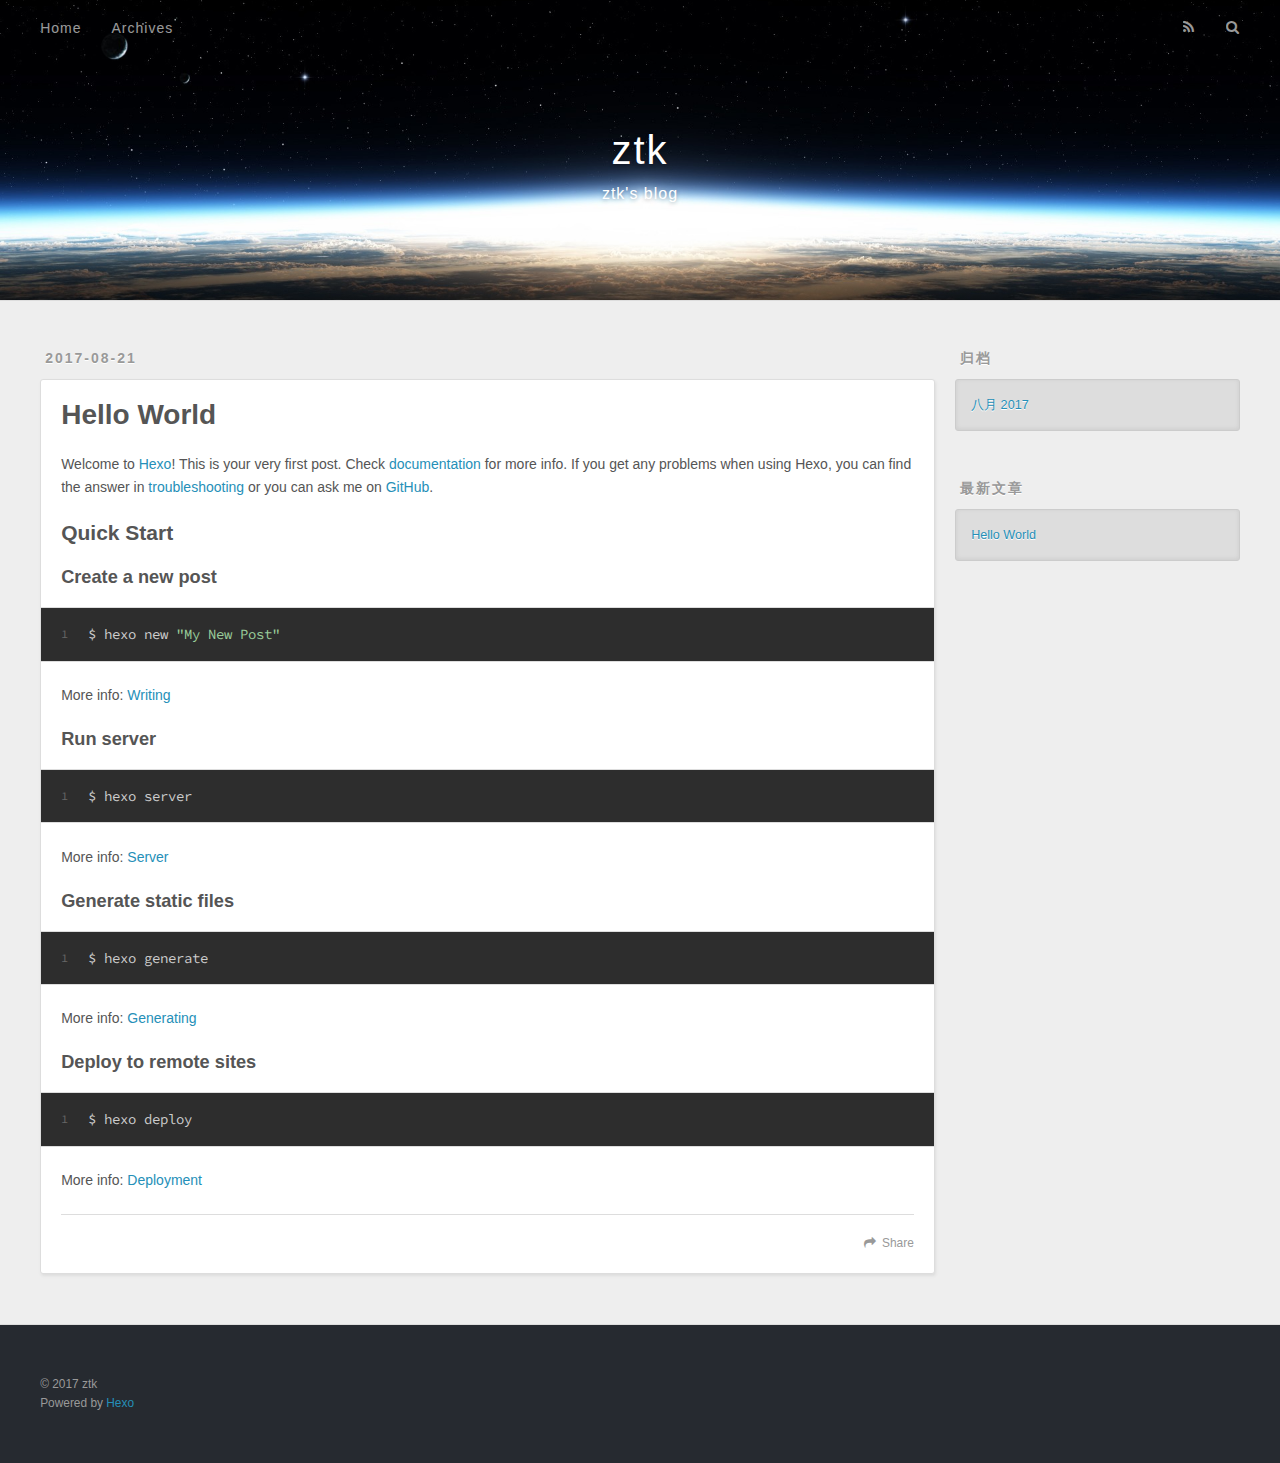
==== index.html @ bea4af71 "Site updated: 2017-08-21 22:44:37" ====
<!DOCTYPE html>
<html>
<head>
  <meta charset="utf-8">
  
  <title>ztk</title>
  <meta name="viewport" content="width=device-width, initial-scale=1, maximum-scale=1">
  <meta name="description" content="I&apos;m a stupid">
<meta property="og:type" content="website">
<meta property="og:title" content="ztk">
<meta property="og:url" content="http://onlysyz.github.io/index.html">
<meta property="og:site_name" content="ztk">
<meta property="og:description" content="I&apos;m a stupid">
<meta property="og:locale" content="zh-CN">
<meta name="twitter:card" content="summary">
<meta name="twitter:title" content="ztk">
<meta name="twitter:description" content="I&apos;m a stupid">
  
    <link rel="alternate" href="/atom.xml" title="ztk" type="application/atom+xml">
  
  
    <link rel="icon" href="/favicon.png">
  
  
    <link href="//fonts.googleapis.com/css?family=Source+Code+Pro" rel="stylesheet" type="text/css">
  
  <link rel="stylesheet" href="/css/style.css">
  

</head>

<body>
  <div id="container">
    <div id="wrap">
      <header id="header">
  <div id="banner"></div>
  <div id="header-outer" class="outer">
    <div id="header-title" class="inner">
      <h1 id="logo-wrap">
        <a href="/" id="logo">ztk</a>
      </h1>
      
        <h2 id="subtitle-wrap">
          <a href="/" id="subtitle">ztk&#39;s blog</a>
        </h2>
      
    </div>
    <div id="header-inner" class="inner">
      <nav id="main-nav">
        <a id="main-nav-toggle" class="nav-icon"></a>
        
          <a class="main-nav-link" href="/">Home</a>
        
          <a class="main-nav-link" href="/archives">Archives</a>
        
      </nav>
      <nav id="sub-nav">
        
          <a id="nav-rss-link" class="nav-icon" href="/atom.xml" title="RSS Feed"></a>
        
        <a id="nav-search-btn" class="nav-icon" title="搜索"></a>
      </nav>
      <div id="search-form-wrap">
        <form action="//google.com/search" method="get" accept-charset="UTF-8" class="search-form"><input type="search" name="q" class="search-form-input" placeholder="Search"><button type="submit" class="search-form-submit">&#xF002;</button><input type="hidden" name="sitesearch" value="http://onlysyz.github.io"></form>
      </div>
    </div>
  </div>
</header>
      <div class="outer">
        <section id="main">
  
    <article id="post-hello-world" class="article article-type-post" itemscope itemprop="blogPost">
  <div class="article-meta">
    <a href="/2017/08/21/hello-world/" class="article-date">
  <time datetime="2017-08-20T16:46:57.000Z" itemprop="datePublished">2017-08-21</time>
</a>
    
  </div>
  <div class="article-inner">
    
    
      <header class="article-header">
        
  
    <h1 itemprop="name">
      <a class="article-title" href="/2017/08/21/hello-world/">Hello World</a>
    </h1>
  

      </header>
    
    <div class="article-entry" itemprop="articleBody">
      
        <p>Welcome to <a href="https://hexo.io/" target="_blank" rel="external">Hexo</a>! This is your very first post. Check <a href="https://hexo.io/docs/" target="_blank" rel="external">documentation</a> for more info. If you get any problems when using Hexo, you can find the answer in <a href="https://hexo.io/docs/troubleshooting.html" target="_blank" rel="external">troubleshooting</a> or you can ask me on <a href="https://github.com/hexojs/hexo/issues" target="_blank" rel="external">GitHub</a>.</p>
<h2 id="Quick-Start"><a href="#Quick-Start" class="headerlink" title="Quick Start"></a>Quick Start</h2><h3 id="Create-a-new-post"><a href="#Create-a-new-post" class="headerlink" title="Create a new post"></a>Create a new post</h3><figure class="highlight bash"><table><tr><td class="gutter"><pre><div class="line">1</div></pre></td><td class="code"><pre><div class="line">$ hexo new <span class="string">"My New Post"</span></div></pre></td></tr></table></figure>
<p>More info: <a href="https://hexo.io/docs/writing.html" target="_blank" rel="external">Writing</a></p>
<h3 id="Run-server"><a href="#Run-server" class="headerlink" title="Run server"></a>Run server</h3><figure class="highlight bash"><table><tr><td class="gutter"><pre><div class="line">1</div></pre></td><td class="code"><pre><div class="line">$ hexo server</div></pre></td></tr></table></figure>
<p>More info: <a href="https://hexo.io/docs/server.html" target="_blank" rel="external">Server</a></p>
<h3 id="Generate-static-files"><a href="#Generate-static-files" class="headerlink" title="Generate static files"></a>Generate static files</h3><figure class="highlight bash"><table><tr><td class="gutter"><pre><div class="line">1</div></pre></td><td class="code"><pre><div class="line">$ hexo generate</div></pre></td></tr></table></figure>
<p>More info: <a href="https://hexo.io/docs/generating.html" target="_blank" rel="external">Generating</a></p>
<h3 id="Deploy-to-remote-sites"><a href="#Deploy-to-remote-sites" class="headerlink" title="Deploy to remote sites"></a>Deploy to remote sites</h3><figure class="highlight bash"><table><tr><td class="gutter"><pre><div class="line">1</div></pre></td><td class="code"><pre><div class="line">$ hexo deploy</div></pre></td></tr></table></figure>
<p>More info: <a href="https://hexo.io/docs/deployment.html" target="_blank" rel="external">Deployment</a></p>

      
    </div>
    <footer class="article-footer">
      <a data-url="http://onlysyz.github.io/2017/08/21/hello-world/" data-id="cj6m9mf0o00002covges6367c" class="article-share-link">Share</a>
      
      
    </footer>
  </div>
  
</article>


  

</section>
        
          <aside id="sidebar">
  
    

  
    

  
    
  
    
  <div class="widget-wrap">
    <h3 class="widget-title">归档</h3>
    <div class="widget">
      <ul class="archive-list"><li class="archive-list-item"><a class="archive-list-link" href="/archives/2017/08/">八月 2017</a></li></ul>
    </div>
  </div>


  
    
  <div class="widget-wrap">
    <h3 class="widget-title">最新文章</h3>
    <div class="widget">
      <ul>
        
          <li>
            <a href="/2017/08/21/hello-world/">Hello World</a>
          </li>
        
      </ul>
    </div>
  </div>

  
</aside>
        
      </div>
      <footer id="footer">
  
  <div class="outer">
    <div id="footer-info" class="inner">
      &copy; 2017 ztk<br>
      Powered by <a href="http://hexo.io/" target="_blank">Hexo</a>
    </div>
  </div>
</footer>
    </div>
    <nav id="mobile-nav">
  
    <a href="/" class="mobile-nav-link">Home</a>
  
    <a href="/archives" class="mobile-nav-link">Archives</a>
  
</nav>
    

<script src="//ajax.googleapis.com/ajax/libs/jquery/2.0.3/jquery.min.js"></script>


  <link rel="stylesheet" href="/fancybox/jquery.fancybox.css">
  <script src="/fancybox/jquery.fancybox.pack.js"></script>


<script src="/js/script.js"></script>

  </div>
</body>
</html>
---- css/style.css ----
body {
  width: 100%;
}
body:before,
body:after {
  content: "";
  display: table;
}
body:after {
  clear: both;
}
html,
body,
div,
span,
applet,
object,
iframe,
h1,
h2,
h3,
h4,
h5,
h6,
p,
blockquote,
pre,
a,
abbr,
acronym,
address,
big,
cite,
code,
del,
dfn,
em,
img,
ins,
kbd,
q,
s,
samp,
small,
strike,
strong,
sub,
sup,
tt,
var,
dl,
dt,
dd,
ol,
ul,
li,
fieldset,
form,
label,
legend,
table,
caption,
tbody,
tfoot,
thead,
tr,
th,
td {
  margin: 0;
  padding: 0;
  border: 0;
  outline: 0;
  font-weight: inherit;
  font-style: inherit;
  font-family: inherit;
  font-size: 100%;
  vertical-align: baseline;
}
body {
  line-height: 1;
  color: #000;
  background: #fff;
}
ol,
ul {
  list-style: none;
}
table {
  border-collapse: separate;
  border-spacing: 0;
  vertical-align: middle;
}
caption,
th,
td {
  text-align: left;
  font-weight: normal;
  vertical-align: middle;
}
a img {
  border: none;
}
input,
button {
  margin: 0;
  padding: 0;
}
input::-moz-focus-inner,
button::-moz-focus-inner {
  border: 0;
  padding: 0;
}
@font-face {
  font-family: FontAwesome;
  font-style: normal;
  font-weight: normal;
  src: url("fonts/fontawesome-webfont.eot?v=#4.0.3");
  src: url("fonts/fontawesome-webfont.eot?#iefix&v=#4.0.3") format("embedded-opentype"), url("fonts/fontawesome-webfont.woff?v=#4.0.3") format("woff"), url("fonts/fontawesome-webfont.ttf?v=#4.0.3") format("truetype"), url("fonts/fontawesome-webfont.svg#fontawesomeregular?v=#4.0.3") format("svg");
}
html,
body,
#container {
  height: 100%;
}
body {
  background: #eee;
  font: 14px "Helvetica Neue", Helvetica, Arial, sans-serif;
  -webkit-text-size-adjust: 100%;
}
.outer {
  max-width: 1220px;
  margin: 0 auto;
  padding: 0 20px;
}
.outer:before,
.outer:after {
  content: "";
  display: table;
}
.outer:after {
  clear: both;
}
.inner {
  display: inline;
  float: left;
  width: 98.33333333333333%;
  margin: 0 0.833333333333333%;
}
.left,
.alignleft {
  float: left;
}
.right,
.alignright {
  float: right;
}
.clear {
  clear: both;
}
#container {
  position: relative;
}
.mobile-nav-on {
  overflow: hidden;
}
#wrap {
  height: 100%;
  width: 100%;
  position: absolute;
  top: 0;
  left: 0;
  -webkit-transition: 0.2s ease-out;
  -moz-transition: 0.2s ease-out;
  -ms-transition: 0.2s ease-out;
  transition: 0.2s ease-out;
  z-index: 1;
  background: #eee;
}
.mobile-nav-on #wrap {
  left: 280px;
}
@media screen and (min-width: 768px) {
  #main {
    display: inline;
    float: left;
    width: 73.33333333333333%;
    margin: 0 0.833333333333333%;
  }
}
.article-date,
.article-category-link,
.archive-year,
.widget-title {
  text-decoration: none;
  text-transform: uppercase;
  letter-spacing: 2px;
  color: #999;
  margin-bottom: 1em;
  margin-left: 5px;
  line-height: 1em;
  text-shadow: 0 1px #fff;
  font-weight: bold;
}
.article-inner,
.archive-article-inner {
  background: #fff;
  -webkit-box-shadow: 1px 2px 3px #ddd;
  box-shadow: 1px 2px 3px #ddd;
  border: 1px solid #ddd;
  border-radius: 3px;
}
.article-entry h1,
.widget h1 {
  font-size: 2em;
}
.article-entry h2,
.widget h2 {
  font-size: 1.5em;
}
.article-entry h3,
.widget h3 {
  font-size: 1.3em;
}
.article-entry h4,
.widget h4 {
  font-size: 1.2em;
}
.article-entry h5,
.widget h5 {
  font-size: 1em;
}
.article-entry h6,
.widget h6 {
  font-size: 1em;
  color: #999;
}
.article-entry hr,
.widget hr {
  border: 1px dashed #ddd;
}
.article-entry strong,
.widget strong {
  font-weight: bold;
}
.article-entry em,
.widget em,
.article-entry cite,
.widget cite {
  font-style: italic;
}
.article-entry sup,
.widget sup,
.article-entry sub,
.widget sub {
  font-size: 0.75em;
  line-height: 0;
  position: relative;
  vertical-align: baseline;
}
.article-entry sup,
.widget sup {
  top: -0.5em;
}
.article-entry sub,
.widget sub {
  bottom: -0.2em;
}
.article-entry small,
.widget small {
  font-size: 0.85em;
}
.article-entry acronym,
.widget acronym,
.article-entry abbr,
.widget abbr {
  border-bottom: 1px dotted;
}
.article-entry ul,
.widget ul,
.article-entry ol,
.widget ol,
.article-entry dl,
.widget dl {
  margin: 0 20px;
  line-height: 1.6em;
}
.article-entry ul ul,
.widget ul ul,
.article-entry ol ul,
.widget ol ul,
.article-entry ul ol,
.widget ul ol,
.article-entry ol ol,
.widget ol ol {
  margin-top: 0;
  margin-bottom: 0;
}
.article-entry ul,
.widget ul {
  list-style: disc;
}
.article-entry ol,
.widget ol {
  list-style: decimal;
}
.article-entry dt,
.widget dt {
  font-weight: bold;
}
#header {
  height: 300px;
  position: relative;
  border-bottom: 1px solid #ddd;
}
#header:before,
#header:after {
  content: "";
  position: absolute;
  left: 0;
  right: 0;
  height: 40px;
}
#header:before {
  top: 0;
  background: -webkit-linear-gradient(rgba(0,0,0,0.2), transparent);
  background: -moz-linear-gradient(rgba(0,0,0,0.2), transparent);
  background: -ms-linear-gradient(rgba(0,0,0,0.2), transparent);
  background: linear-gradient(rgba(0,0,0,0.2), transparent);
}
#header:after {
  bottom: 0;
  background: -webkit-linear-gradient(transparent, rgba(0,0,0,0.2));
  background: -moz-linear-gradient(transparent, rgba(0,0,0,0.2));
  background: -ms-linear-gradient(transparent, rgba(0,0,0,0.2));
  background: linear-gradient(transparent, rgba(0,0,0,0.2));
}
#header-outer {
  height: 100%;
  position: relative;
}
#header-inner {
  position: relative;
  overflow: hidden;
}
#banner {
  position: absolute;
  top: 0;
  left: 0;
  width: 100%;
  height: 100%;
  background: url("images/banner.jpg") center #000;
  -webkit-background-size: cover;
  -moz-background-size: cover;
  background-size: cover;
  z-index: -1;
}
#header-title {
  text-align: center;
  height: 40px;
  position: absolute;
  top: 50%;
  left: 0;
  margin-top: -20px;
}
#logo,
#subtitle {
  text-decoration: none;
  color: #fff;
  font-weight: 300;
  text-shadow: 0 1px 4px rgba(0,0,0,0.3);
}
#logo {
  font-size: 40px;
  line-height: 40px;
  letter-spacing: 2px;
}
#subtitle {
  font-size: 16px;
  line-height: 16px;
  letter-spacing: 1px;
}
#subtitle-wrap {
  margin-top: 16px;
}
#main-nav {
  float: left;
  margin-left: -15px;
}
.nav-icon,
.main-nav-link {
  float: left;
  color: #fff;
  opacity: 0.6;
  text-decoration: none;
  text-shadow: 0 1px rgba(0,0,0,0.2);
  -webkit-transition: opacity 0.2s;
  -moz-transition: opacity 0.2s;
  -ms-transition: opacity 0.2s;
  transition: opacity 0.2s;
  display: block;
  padding: 20px 15px;
}
.nav-icon:hover,
.main-nav-link:hover {
  opacity: 1;
}
.nav-icon {
  font-family: FontAwesome;
  text-align: center;
  font-size: 14px;
  width: 14px;
  height: 14px;
  padding: 20px 15px;
  position: relative;
  cursor: pointer;
}
.main-nav-link {
  font-weight: 300;
  letter-spacing: 1px;
}
@media screen and (max-width: 479px) {
  .main-nav-link {
    display: none;
  }
}
#main-nav-toggle {
  display: none;
}
#main-nav-toggle:before {
  content: "\f0c9";
}
@media screen and (max-width: 479px) {
  #main-nav-toggle {
    display: block;
  }
}
#sub-nav {
  float: right;
  margin-right: -15px;
}
#nav-rss-link:before {
  content: "\f09e";
}
#nav-search-btn:before {
  content: "\f002";
}
#search-form-wrap {
  position: absolute;
  top: 15px;
  width: 150px;
  height: 30px;
  right: -150px;
  opacity: 0;
  -webkit-transition: 0.2s ease-out;
  -moz-transition: 0.2s ease-out;
  -ms-transition: 0.2s ease-out;
  transition: 0.2s ease-out;
}
#search-form-wrap.on {
  opacity: 1;
  right: 0;
}
@media screen and (max-width: 479px) {
  #search-form-wrap {
    width: 100%;
    right: -100%;
  }
}
.search-form {
  position: absolute;
  top: 0;
  left: 0;
  right: 0;
  background: #fff;
  padding: 5px 15px;
  border-radius: 15px;
  -webkit-box-shadow: 0 0 10px rgba(0,0,0,0.3);
  box-shadow: 0 0 10px rgba(0,0,0,0.3);
}
.search-form-input {
  border: none;
  background: none;
  color: #555;
  width: 100%;
  font: 13px "Helvetica Neue", Helvetica, Arial, sans-serif;
  outline: none;
}
.search-form-input::-webkit-search-results-decoration,
.search-form-input::-webkit-search-cancel-button {
  -webkit-appearance: none;
}
.search-form-submit {
  position: absolute;
  top: 50%;
  right: 10px;
  margin-top: -7px;
  font: 13px FontAwesome;
  border: none;
  background: none;
  color: #bbb;
  cursor: pointer;
}
.search-form-submit:hover,
.search-form-submit:focus {
  color: #777;
}
.article {
  margin: 50px 0;
}
.article-inner {
  overflow: hidden;
}
.article-meta:before,
.article-meta:after {
  content: "";
  display: table;
}
.article-meta:after {
  clear: both;
}
.article-date {
  float: left;
}
.article-category {
  float: left;
  line-height: 1em;
  color: #ccc;
  text-shadow: 0 1px #fff;
  margin-left: 8px;
}
.article-category:before {
  content: "\2022";
}
.article-category-link {
  margin: 0 12px 1em;
}
.article-header {
  padding: 20px 20px 0;
}
.article-title {
  text-decoration: none;
  font-size: 2em;
  font-weight: bold;
  color: #555;
  line-height: 1.1em;
  -webkit-transition: color 0.2s;
  -moz-transition: color 0.2s;
  -ms-transition: color 0.2s;
  transition: color 0.2s;
}
a.article-title:hover {
  color: #258fb8;
}
.article-entry {
  color: #555;
  padding: 0 20px;
}
.article-entry:before,
.article-entry:after {
  content: "";
  display: table;
}
.article-entry:after {
  clear: both;
}
.article-entry p,
.article-entry table {
  line-height: 1.6em;
  margin: 1.6em 0;
}
.article-entry h1,
.article-entry h2,
.article-entry h3,
.article-entry h4,
.article-entry h5,
.article-entry h6 {
  font-weight: bold;
}
.article-entry h1,
.article-entry h2,
.article-entry h3,
.article-entry h4,
.article-entry h5,
.article-entry h6 {
  line-height: 1.1em;
  margin: 1.1em 0;
}
.article-entry a {
  color: #258fb8;
  text-decoration: none;
}
.article-entry a:hover {
  text-decoration: underline;
}
.article-entry ul,
.article-entry ol,
.article-entry dl {
  margin-top: 1.6em;
  margin-bottom: 1.6em;
}
.article-entry img,
.article-entry video {
  max-width: 100%;
  height: auto;
  display: block;
  margin: auto;
}
.article-entry iframe {
  border: none;
}
.article-entry table {
  width: 100%;
  border-collapse: collapse;
  border-spacing: 0;
}
.article-entry th {
  font-weight: bold;
  border-bottom: 3px solid #ddd;
  padding-bottom: 0.5em;
}
.article-entry td {
  border-bottom: 1px solid #ddd;
  padding: 10px 0;
}
.article-entry blockquote {
  font-family: Georgia, "Times New Roman", serif;
  font-size: 1.4em;
  margin: 1.6em 20px;
  text-align: center;
}
.article-entry blockquote footer {
  font-size: 14px;
  margin: 1.6em 0;
  font-family: "Helvetica Neue", Helvetica, Arial, sans-serif;
}
.article-entry blockquote footer cite:before {
  content: "—";
  padding: 0 0.5em;
}
.article-entry .pullquote {
  text-align: left;
  width: 45%;
  margin: 0;
}
.article-entry .pullquote.left {
  margin-left: 0.5em;
  margin-right: 1em;
}
.article-entry .pullquote.right {
  margin-right: 0.5em;
  margin-left: 1em;
}
.article-entry .caption {
  color: #999;
  display: block;
  font-size: 0.9em;
  margin-top: 0.5em;
  position: relative;
  text-align: center;
}
.article-entry .video-container {
  position: relative;
  padding-top: 56.25%;
  height: 0;
  overflow: hidden;
}
.article-entry .video-container iframe,
.article-entry .video-container object,
.article-entry .video-container embed {
  position: absolute;
  top: 0;
  left: 0;
  width: 100%;
  height: 100%;
  margin-top: 0;
}
.article-more-link a {
  display: inline-block;
  line-height: 1em;
  padding: 6px 15px;
  border-radius: 15px;
  background: #eee;
  color: #999;
  text-shadow: 0 1px #fff;
  text-decoration: none;
}
.article-more-link a:hover {
  background: #258fb8;
  color: #fff;
  text-decoration: none;
  text-shadow: 0 1px #1e7293;
}
.article-footer {
  font-size: 0.85em;
  line-height: 1.6em;
  border-top: 1px solid #ddd;
  padding-top: 1.6em;
  margin: 0 20px 20px;
}
.article-footer:before,
.article-footer:after {
  content: "";
  display: table;
}
.article-footer:after {
  clear: both;
}
.article-footer a {
  color: #999;
  text-decoration: none;
}
.article-footer a:hover {
  color: #555;
}
.article-tag-list-item {
  float: left;
  margin-right: 10px;
}
.article-tag-list-link:before {
  content: "#";
}
.article-comment-link {
  float: right;
}
.article-comment-link:before {
  content: "\f075";
  font-family: FontAwesome;
  padding-right: 8px;
}
.article-share-link {
  cursor: pointer;
  float: right;
  margin-left: 20px;
}
.article-share-link:before {
  content: "\f064";
  font-family: FontAwesome;
  padding-right: 6px;
}
#article-nav {
  position: relative;
}
#article-nav:before,
#article-nav:after {
  content: "";
  display: table;
}
#article-nav:after {
  clear: both;
}
@media screen and (min-width: 768px) {
  #article-nav {
    margin: 50px 0;
  }
  #article-nav:before {
    width: 8px;
    height: 8px;
    position: absolute;
    top: 50%;
    left: 50%;
    margin-top: -4px;
    margin-left: -4px;
    content: "";
    border-radius: 50%;
    background: #ddd;
    -webkit-box-shadow: 0 1px 2px #fff;
    box-shadow: 0 1px 2px #fff;
  }
}
.article-nav-link-wrap {
  text-decoration: none;
  text-shadow: 0 1px #fff;
  color: #999;
  -webkit-box-sizing: border-box;
  -moz-box-sizing: border-box;
  box-sizing: border-box;
  margin-top: 50px;
  text-align: center;
  display: block;
}
.article-nav-link-wrap:hover {
  color: #555;
}
@media screen and (min-width: 768px) {
  .article-nav-link-wrap {
    width: 50%;
    margin-top: 0;
  }
}
@media screen and (min-width: 768px) {
  #article-nav-newer {
    float: left;
    text-align: right;
    padding-right: 20px;
  }
}
@media screen and (min-width: 768px) {
  #article-nav-older {
    float: right;
    text-align: left;
    padding-left: 20px;
  }
}
.article-nav-caption {
  text-transform: uppercase;
  letter-spacing: 2px;
  color: #ddd;
  line-height: 1em;
  font-weight: bold;
}
#article-nav-newer .article-nav-caption {
  margin-right: -2px;
}
.article-nav-title {
  font-size: 0.85em;
  line-height: 1.6em;
  margin-top: 0.5em;
}
.article-share-box {
  position: absolute;
  display: none;
  background: #fff;
  -webkit-box-shadow: 1px 2px 10px rgba(0,0,0,0.2);
  box-shadow: 1px 2px 10px rgba(0,0,0,0.2);
  border-radius: 3px;
  margin-left: -145px;
  overflow: hidden;
  z-index: 1;
}
.article-share-box.on {
  display: block;
}
.article-share-input {
  width: 100%;
  background: none;
  -webkit-box-sizing: border-box;
  -moz-box-sizing: border-box;
  box-sizing: border-box;
  font: 14px "Helvetica Neue", Helvetica, Arial, sans-serif;
  padding: 0 15px;
  color: #555;
  outline: none;
  border: 1px solid #ddd;
  border-radius: 3px 3px 0 0;
  height: 36px;
  line-height: 36px;
}
.article-share-links {
  background: #eee;
}
.article-share-links:before,
.article-share-links:after {
  content: "";
  display: table;
}
.article-share-links:after {
  clear: both;
}
.article-share-twitter,
.article-share-facebook,
.article-share-pinterest,
.article-share-google {
  width: 50px;
  height: 36px;
  display: block;
  float: left;
  position: relative;
  color: #999;
  text-shadow: 0 1px #fff;
}
.article-share-twitter:before,
.article-share-facebook:before,
.article-share-pinterest:before,
.article-share-google:before {
  font-size: 20px;
  font-family: FontAwesome;
  width: 20px;
  height: 20px;
  position: absolute;
  top: 50%;
  left: 50%;
  margin-top: -10px;
  margin-left: -10px;
  text-align: center;
}
.article-share-twitter:hover,
.article-share-facebook:hover,
.article-share-pinterest:hover,
.article-share-google:hover {
  color: #fff;
}
.article-share-twitter:before {
  content: "\f099";
}
.article-share-twitter:hover {
  background: #00aced;
  text-shadow: 0 1px #008abe;
}
.article-share-facebook:before {
  content: "\f09a";
}
.article-share-facebook:hover {
  background: #3b5998;
  text-shadow: 0 1px #2f477a;
}
.article-share-pinterest:before {
  content: "\f0d2";
}
.article-share-pinterest:hover {
  background: #cb2027;
  text-shadow: 0 1px #a21a1f;
}
.article-share-google:before {
  content: "\f0d5";
}
.article-share-google:hover {
  background: #dd4b39;
  text-shadow: 0 1px #be3221;
}
.article-gallery {
  background: #000;
  position: relative;
}
.article-gallery-photos {
  position: relative;
  overflow: hidden;
}
.article-gallery-img {
  display: none;
  max-width: 100%;
}
.article-gallery-img:first-child {
  display: block;
}
.article-gallery-img.loaded {
  position: absolute;
  display: block;
}
.article-gallery-img img {
  display: block;
  max-width: 100%;
  margin: 0 auto;
}
#comments {
  background: #fff;
  -webkit-box-shadow: 1px 2px 3px #ddd;
  box-shadow: 1px 2px 3px #ddd;
  padding: 20px;
  border: 1px solid #ddd;
  border-radius: 3px;
  margin: 50px 0;
}
#comments a {
  color: #258fb8;
}
.archives-wrap {
  margin: 50px 0;
}
.archives:before,
.archives:after {
  content: "";
  display: table;
}
.archives:after {
  clear: both;
}
.archive-year-wrap {
  margin-bottom: 1em;
}
.archives {
  -webkit-column-gap: 10px;
  -moz-column-gap: 10px;
  column-gap: 10px;
}
@media screen and (min-width: 480px) and (max-width: 767px) {
  .archives {
    -webkit-column-count: 2;
    -moz-column-count: 2;
    column-count: 2;
  }
}
@media screen and (min-width: 768px) {
  .archives {
    -webkit-column-count: 3;
    -moz-column-count: 3;
    column-count: 3;
  }
}
.archive-article {
  -webkit-column-break-inside: avoid;
  page-break-inside: avoid;
  overflow: hidden;
  break-inside: avoid-column;
}
.archive-article-inner {
  padding: 10px;
  margin-bottom: 15px;
}
.archive-article-title {
  text-decoration: none;
  font-weight: bold;
  color: #555;
  -webkit-transition: color 0.2s;
  -moz-transition: color 0.2s;
  -ms-transition: color 0.2s;
  transition: color 0.2s;
  line-height: 1.6em;
}
.archive-article-title:hover {
  color: #258fb8;
}
.archive-article-footer {
  margin-top: 1em;
}
.archive-article-date {
  color: #999;
  text-decoration: none;
  font-size: 0.85em;
  line-height: 1em;
  margin-bottom: 0.5em;
  display: block;
}
#page-nav {
  margin: 50px auto;
  background: #fff;
  -webkit-box-shadow: 1px 2px 3px #ddd;
  box-shadow: 1px 2px 3px #ddd;
  border: 1px solid #ddd;
  border-radius: 3px;
  text-align: center;
  color: #999;
  overflow: hidden;
}
#page-nav:before,
#page-nav:after {
  content: "";
  display: table;
}
#page-nav:after {
  clear: both;
}
#page-nav a,
#page-nav span {
  padding: 10px 20px;
  line-height: 1;
  height: 2ex;
}
#page-nav a {
  color: #999;
  text-decoration: none;
}
#page-nav a:hover {
  background: #999;
  color: #fff;
}
#page-nav .prev {
  float: left;
}
#page-nav .next {
  float: right;
}
#page-nav .page-number {
  display: inline-block;
}
@media screen and (max-width: 479px) {
  #page-nav .page-number {
    display: none;
  }
}
#page-nav .current {
  color: #555;
  font-weight: bold;
}
#page-nav .space {
  color: #ddd;
}
#footer {
  background: #262a30;
  padding: 50px 0;
  border-top: 1px solid #ddd;
  color: #999;
}
#footer a {
  color: #258fb8;
  text-decoration: none;
}
#footer a:hover {
  text-decoration: underline;
}
#footer-info {
  line-height: 1.6em;
  font-size: 0.85em;
}
.article-entry pre,
.article-entry .highlight {
  background: #2d2d2d;
  margin: 0 -20px;
  padding: 15px 20px;
  border-style: solid;
  border-color: #ddd;
  border-width: 1px 0;
  overflow: auto;
  color: #ccc;
  line-height: 22.400000000000002px;
}
.article-entry .highlight .gutter pre,
.article-entry .gist .gist-file .gist-data .line-numbers {
  color: #666;
  font-size: 0.85em;
}
.article-entry pre,
.article-entry code {
  font-family: "Source Code Pro", Consolas, Monaco, Menlo, Consolas, monospace;
}
.article-entry code {
  background: #eee;
  text-shadow: 0 1px #fff;
  padding: 0 0.3em;
}
.article-entry pre code {
  background: none;
  text-shadow: none;
  padding: 0;
}
.article-entry .highlight pre {
  border: none;
  margin: 0;
  padding: 0;
}
.article-entry .highlight table {
  margin: 0;
  width: auto;
}
.article-entry .highlight td {
  border: none;
  padding: 0;
}
.article-entry .highlight figcaption {
  font-size: 0.85em;
  color: #999;
  line-height: 1em;
  margin-bottom: 1em;
}
.article-entry .highlight figcaption:before,
.article-entry .highlight figcaption:after {
  content: "";
  display: table;
}
.article-entry .highlight figcaption:after {
  clear: both;
}
.article-entry .highlight figcaption a {
  float: right;
}
.article-entry .highlight .gutter pre {
  text-align: right;
  padding-right: 20px;
}
.article-entry .highlight .line {
  height: 22.400000000000002px;
}
.article-entry .highlight .line.marked {
  background: #515151;
}
.article-entry .gist {
  margin: 0 -20px;
  border-style: solid;
  border-color: #ddd;
  border-width: 1px 0;
  background: #2d2d2d;
  padding: 15px 20px 15px 0;
}
.article-entry .gist .gist-file {
  border: none;
  font-family: "Source Code Pro", Consolas, Monaco, Menlo, Consolas, monospace;
  margin: 0;
}
.article-entry .gist .gist-file .gist-data {
  background: none;
  border: none;
}
.article-entry .gist .gist-file .gist-data .line-numbers {
  background: none;
  border: none;
  padding: 0 20px 0 0;
}
.article-entry .gist .gist-file .gist-data .line-data {
  padding: 0 !important;
}
.article-entry .gist .gist-file .highlight {
  margin: 0;
  padding: 0;
  border: none;
}
.article-entry .gist .gist-file .gist-meta {
  background: #2d2d2d;
  color: #999;
  font: 0.85em "Helvetica Neue", Helvetica, Arial, sans-serif;
  text-shadow: 0 0;
  padding: 0;
  margin-top: 1em;
  margin-left: 20px;
}
.article-entry .gist .gist-file .gist-meta a {
  color: #258fb8;
  font-weight: normal;
}
.article-entry .gist .gist-file .gist-meta a:hover {
  text-decoration: underline;
}
pre .comment,
pre .title {
  color: #999;
}
pre .variable,
pre .attribute,
pre .tag,
pre .regexp,
pre .ruby .constant,
pre .xml .tag .title,
pre .xml .pi,
pre .xml .doctype,
pre .html .doctype,
pre .css .id,
pre .css .class,
pre .css .pseudo {
  color: #f2777a;
}
pre .number,
pre .preprocessor,
pre .built_in,
pre .literal,
pre .params,
pre .constant {
  color: #f99157;
}
pre .class,
pre .ruby .class .title,
pre .css .rules .attribute {
  color: #9c9;
}
pre .string,
pre .value,
pre .inheritance,
pre .header,
pre .ruby .symbol,
pre .xml .cdata {
  color: #9c9;
}
pre .css .hexcolor {
  color: #6cc;
}
pre .function,
pre .python .decorator,
pre .python .title,
pre .ruby .function .title,
pre .ruby .title .keyword,
pre .perl .sub,
pre .javascript .title,
pre .coffeescript .title {
  color: #69c;
}
pre .keyword,
pre .javascript .function {
  color: #c9c;
}
@media screen and (max-width: 479px) {
  #mobile-nav {
    position: absolute;
    top: 0;
    left: 0;
    width: 280px;
    height: 100%;
    background: #191919;
    border-right: 1px solid #fff;
  }
}
@media screen and (max-width: 479px) {
  .mobile-nav-link {
    display: block;
    color: #999;
    text-decoration: none;
    padding: 15px 20px;
    font-weight: bold;
  }
  .mobile-nav-link:hover {
    color: #fff;
  }
}
@media screen and (min-width: 768px) {
  #sidebar {
    display: inline;
    float: left;
    width: 23.333333333333332%;
    margin: 0 0.833333333333333%;
  }
}
.widget-wrap {
  margin: 50px 0;
}
.widget {
  color: #777;
  text-shadow: 0 1px #fff;
  background: #ddd;
  -webkit-box-shadow: 0 -1px 4px #ccc inset;
  box-shadow: 0 -1px 4px #ccc inset;
  border: 1px solid #ccc;
  padding: 15px;
  border-radius: 3px;
}
.widget a {
  color: #258fb8;
  text-decoration: none;
}
.widget a:hover {
  text-decoration: underline;
}
.widget ul ul,
.widget ol ul,
.widget dl ul,
.widget ul ol,
.widget ol ol,
.widget dl ol,
.widget ul dl,
.widget ol dl,
.widget dl dl {
  margin-left: 15px;
  list-style: disc;
}
.widget {
  line-height: 1.6em;
  word-wrap: break-word;
  font-size: 0.9em;
}
.widget ul,
.widget ol {
  list-style: none;
  margin: 0;
}
.widget ul ul,
.widget ol ul,
.widget ul ol,
.widget ol ol {
  margin: 0 20px;
}
.widget ul ul,
.widget ol ul {
  list-style: disc;
}
.widget ul ol,
.widget ol ol {
  list-style: decimal;
}
.category-list-count,
.tag-list-count,
.archive-list-count {
  padding-left: 5px;
  color: #999;
  font-size: 0.85em;
}
.category-list-count:before,
.tag-list-count:before,
.archive-list-count:before {
  content: "(";
}
.category-list-count:after,
.tag-list-count:after,
.archive-list-count:after {
  content: ")";
}
.tagcloud a {
  margin-right: 5px;
  display: inline-block;
}
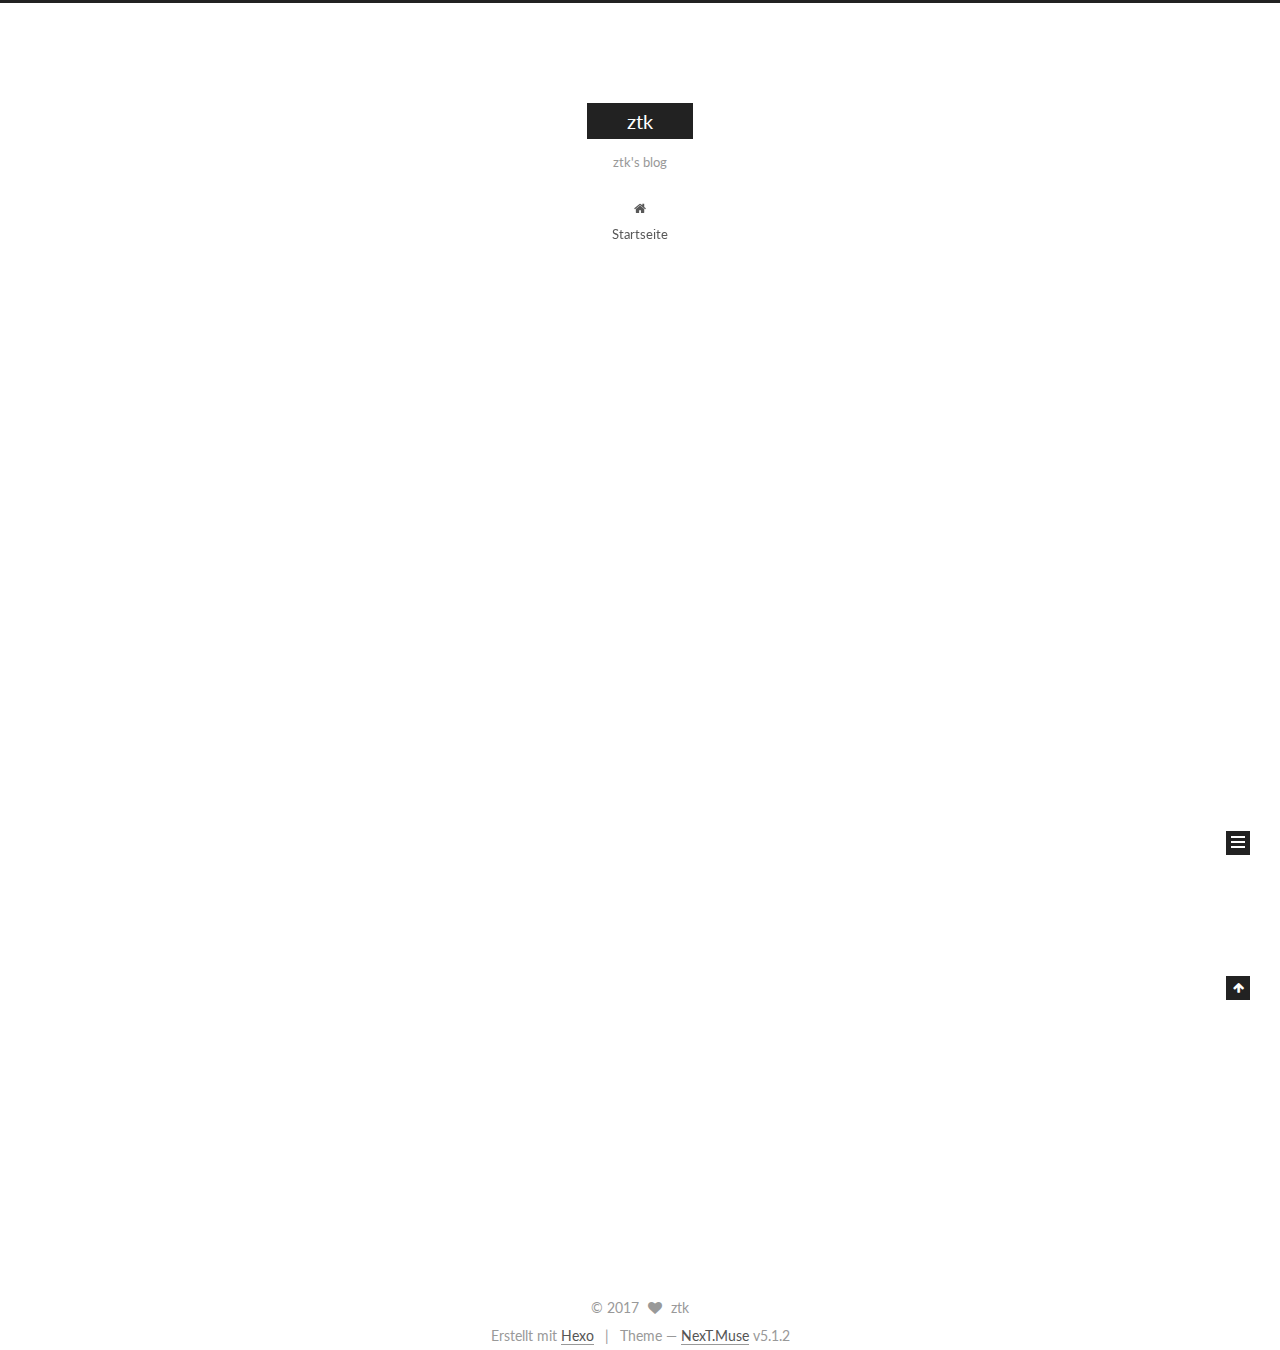
==== commit 9f3726da: "Site updated: 2017-08-21 23:30:05" ====
--- a/index.html
+++ b/index.html
@@ -1,11 +1,100 @@
 <!DOCTYPE html>
-<html>
+
+
+
+  
+
+
+<html class="theme-next muse use-motion" lang="zh-CN">
 <head>
-  <meta charset="utf-8">
-  
-  <title>ztk</title>
-  <meta name="viewport" content="width=device-width, initial-scale=1, maximum-scale=1">
-  <meta name="description" content="I&apos;m a stupid">
+  <meta charset="UTF-8"/>
+<meta http-equiv="X-UA-Compatible" content="IE=edge" />
+<meta name="viewport" content="width=device-width, initial-scale=1, maximum-scale=1"/>
+<meta name="theme-color" content="#222">
+
+
+
+
+
+
+
+
+
+<meta http-equiv="Cache-Control" content="no-transform" />
+<meta http-equiv="Cache-Control" content="no-siteapp" />
+
+
+
+
+
+
+
+
+
+
+
+
+
+
+
+  
+  
+  <link href="/lib/fancybox/source/jquery.fancybox.css?v=2.1.5" rel="stylesheet" type="text/css" />
+
+
+
+
+  
+  
+  
+  
+
+  
+    
+    
+  
+
+  
+
+  
+
+  
+
+  
+
+  
+    
+    
+    <link href="//fonts.googleapis.com/css?family=Lato:300,300italic,400,400italic,700,700italic&subset=latin,latin-ext" rel="stylesheet" type="text/css">
+  
+
+
+
+
+
+
+<link href="/lib/font-awesome/css/font-awesome.min.css?v=4.6.2" rel="stylesheet" type="text/css" />
+
+<link href="/css/main.css?v=5.1.2" rel="stylesheet" type="text/css" />
+
+
+  <meta name="keywords" content="Hexo, NexT" />
+
+
+
+
+
+
+
+
+  <link rel="shortcut icon" type="image/x-icon" href="/favicon.ico?v=5.1.2" />
+
+
+
+
+
+
+<meta name="description" content="I&apos;m a stupid">
 <meta property="og:type" content="website">
 <meta property="og:title" content="ztk">
 <meta property="og:url" content="http://onlysyz.github.io/index.html">
@@ -15,83 +104,212 @@
 <meta name="twitter:card" content="summary">
 <meta name="twitter:title" content="ztk">
 <meta name="twitter:description" content="I&apos;m a stupid">
-  
-    <link rel="alternate" href="/atom.xml" title="ztk" type="application/atom+xml">
-  
-  
-    <link rel="icon" href="/favicon.png">
-  
-  
-    <link href="//fonts.googleapis.com/css?family=Source+Code+Pro" rel="stylesheet" type="text/css">
-  
-  <link rel="stylesheet" href="/css/style.css">
-  
+
+
+
+<script type="text/javascript" id="hexo.configurations">
+  var NexT = window.NexT || {};
+  var CONFIG = {
+    root: '/',
+    scheme: 'Muse',
+    version: '5.1.2',
+    sidebar: {"position":"left","display":"post","offset":12,"offset_float":12,"b2t":false,"scrollpercent":false,"onmobile":false},
+    fancybox: true,
+    tabs: true,
+    motion: true,
+    duoshuo: {
+      userId: '0',
+      author: 'Author'
+    },
+    algolia: {
+      applicationID: '',
+      apiKey: '',
+      indexName: '',
+      hits: {"per_page":10},
+      labels: {"input_placeholder":"Search for Posts","hits_empty":"We didn't find any results for the search: ${query}","hits_stats":"${hits} results found in ${time} ms"}
+    }
+  };
+</script>
+
+
+
+  <link rel="canonical" href="http://onlysyz.github.io/"/>
+
+
+
+
+
+  <title>ztk</title>
+  
+
+
+
+
+
+
+
 
 </head>
 
-<body>
-  <div id="container">
-    <div id="wrap">
-      <header id="header">
-  <div id="banner"></div>
-  <div id="header-outer" class="outer">
-    <div id="header-title" class="inner">
-      <h1 id="logo-wrap">
-        <a href="/" id="logo">ztk</a>
-      </h1>
-      
-        <h2 id="subtitle-wrap">
-          <a href="/" id="subtitle">ztk&#39;s blog</a>
-        </h2>
-      
+<body itemscope itemtype="http://schema.org/WebPage" lang="zh-CN">
+
+  
+  
+    
+  
+
+  <div class="container sidebar-position-left 
+   page-home 
+ ">
+    <div class="headband"></div>
+
+    <header id="header" class="header" itemscope itemtype="http://schema.org/WPHeader">
+      <div class="header-inner"><div class="site-brand-wrapper">
+  <div class="site-meta ">
+    
+
+    <div class="custom-logo-site-title">
+      <a href="/"  class="brand" rel="start">
+        <span class="logo-line-before"><i></i></span>
+        <span class="site-title">ztk</span>
+        <span class="logo-line-after"><i></i></span>
+      </a>
     </div>
-    <div id="header-inner" class="inner">
-      <nav id="main-nav">
-        <a id="main-nav-toggle" class="nav-icon"></a>
-        
-          <a class="main-nav-link" href="/">Home</a>
-        
-          <a class="main-nav-link" href="/archives">Archives</a>
-        
-      </nav>
-      <nav id="sub-nav">
-        
-          <a id="nav-rss-link" class="nav-icon" href="/atom.xml" title="RSS Feed"></a>
-        
-        <a id="nav-search-btn" class="nav-icon" title="搜索"></a>
-      </nav>
-      <div id="search-form-wrap">
-        <form action="//google.com/search" method="get" accept-charset="UTF-8" class="search-form"><input type="search" name="q" class="search-form-input" placeholder="Search"><button type="submit" class="search-form-submit">&#xF002;</button><input type="hidden" name="sitesearch" value="http://onlysyz.github.io"></form>
-      </div>
-    </div>
+      
+        <p class="site-subtitle">ztk's blog</p>
+      
   </div>
-</header>
-      <div class="outer">
-        <section id="main">
-  
-    <article id="post-hello-world" class="article article-type-post" itemscope itemprop="blogPost">
-  <div class="article-meta">
-    <a href="/2017/08/21/hello-world/" class="article-date">
-  <time datetime="2017-08-20T16:46:57.000Z" itemprop="datePublished">2017-08-21</time>
-</a>
-    
+
+  <div class="site-nav-toggle">
+    <button>
+      <span class="btn-bar"></span>
+      <span class="btn-bar"></span>
+      <span class="btn-bar"></span>
+    </button>
   </div>
-  <div class="article-inner">
-    
-    
-      <header class="article-header">
-        
-  
-    <h1 itemprop="name">
-      <a class="article-title" href="/2017/08/21/hello-world/">Hello World</a>
-    </h1>
-  
-
+</div>
+
+<nav class="site-nav">
+  
+
+  
+    <ul id="menu" class="menu">
+      
+        
+        <li class="menu-item menu-item-home">
+          <a href="/" rel="section">
+            
+              <i class="menu-item-icon fa fa-fw fa-home"></i> <br />
+            
+            Startseite
+          </a>
+        </li>
+      
+
+      
+    </ul>
+  
+
+  
+</nav>
+
+
+
+ </div>
+    </header>
+
+    <main id="main" class="main">
+      <div class="main-inner">
+        <div class="content-wrap">
+          <div id="content" class="content">
+            
+  <section id="posts" class="posts-expand">
+    
+      
+
+  
+
+  
+  
+  
+
+  <article class="post post-type-normal" itemscope itemtype="http://schema.org/Article">
+  
+  
+  
+  <div class="post-block">
+    <link itemprop="mainEntityOfPage" href="http://onlysyz.github.io/2017/08/21/hello-world/">
+
+    <span hidden itemprop="author" itemscope itemtype="http://schema.org/Person">
+      <meta itemprop="name" content="ztk">
+      <meta itemprop="description" content="">
+      <meta itemprop="image" content="/images/avatar.gif">
+    </span>
+
+    <span hidden itemprop="publisher" itemscope itemtype="http://schema.org/Organization">
+      <meta itemprop="name" content="ztk">
+    </span>
+
+    
+      <header class="post-header">
+
+        
+        
+          <h1 class="post-title" itemprop="name headline">
+                
+                <a class="post-title-link" href="/2017/08/21/hello-world/" itemprop="url">Hello World</a></h1>
+        
+
+        <div class="post-meta">
+          <span class="post-time">
+            
+              <span class="post-meta-item-icon">
+                <i class="fa fa-calendar-o"></i>
+              </span>
+              
+                <span class="post-meta-item-text">Veröffentlicht am</span>
+              
+              <time title="Post created" itemprop="dateCreated datePublished" datetime="2017-08-21T00:46:57+08:00">
+                2017-08-21
+              </time>
+            
+
+            
+
+            
+          </span>
+
+          
+
+          
+            
+          
+
+          
+          
+
+          
+
+          
+
+          
+
+        </div>
       </header>
     
-    <div class="article-entry" itemprop="articleBody">
-      
-        <p>Welcome to <a href="https://hexo.io/" target="_blank" rel="external">Hexo</a>! This is your very first post. Check <a href="https://hexo.io/docs/" target="_blank" rel="external">documentation</a> for more info. If you get any problems when using Hexo, you can find the answer in <a href="https://hexo.io/docs/troubleshooting.html" target="_blank" rel="external">troubleshooting</a> or you can ask me on <a href="https://github.com/hexojs/hexo/issues" target="_blank" rel="external">GitHub</a>.</p>
+
+    
+    
+    
+    <div class="post-body" itemprop="articleBody">
+
+      
+      
+
+      
+        
+          
+            <p>Welcome to <a href="https://hexo.io/" target="_blank" rel="external">Hexo</a>! This is your very first post. Check <a href="https://hexo.io/docs/" target="_blank" rel="external">documentation</a> for more info. If you get any problems when using Hexo, you can find the answer in <a href="https://hexo.io/docs/troubleshooting.html" target="_blank" rel="external">troubleshooting</a> or you can ask me on <a href="https://github.com/hexojs/hexo/issues" target="_blank" rel="external">GitHub</a>.</p>
 <h2 id="Quick-Start"><a href="#Quick-Start" class="headerlink" title="Quick Start"></a>Quick Start</h2><h3 id="Create-a-new-post"><a href="#Create-a-new-post" class="headerlink" title="Create a new post"></a>Create a new post</h3><figure class="highlight bash"><table><tr><td class="gutter"><pre><div class="line">1</div></pre></td><td class="code"><pre><div class="line">$ hexo new <span class="string">"My New Post"</span></div></pre></td></tr></table></figure>
 <p>More info: <a href="https://hexo.io/docs/writing.html" target="_blank" rel="external">Writing</a></p>
 <h3 id="Run-server"><a href="#Run-server" class="headerlink" title="Run server"></a>Run server</h3><figure class="highlight bash"><table><tr><td class="gutter"><pre><div class="line">1</div></pre></td><td class="code"><pre><div class="line">$ hexo server</div></pre></td></tr></table></figure>
@@ -101,88 +319,289 @@
 <h3 id="Deploy-to-remote-sites"><a href="#Deploy-to-remote-sites" class="headerlink" title="Deploy to remote sites"></a>Deploy to remote sites</h3><figure class="highlight bash"><table><tr><td class="gutter"><pre><div class="line">1</div></pre></td><td class="code"><pre><div class="line">$ hexo deploy</div></pre></td></tr></table></figure>
 <p>More info: <a href="https://hexo.io/docs/deployment.html" target="_blank" rel="external">Deployment</a></p>
 
+          
+        
       
     </div>
-    <footer class="article-footer">
-      <a data-url="http://onlysyz.github.io/2017/08/21/hello-world/" data-id="cj6m9mf0o00002covges6367c" class="article-share-link">Share</a>
-      
+    
+    
+    
+
+    
+
+    
+
+    
+
+    <footer class="post-footer">
+      
+
+      
+
+      
+
+      
+      
+        <div class="post-eof"></div>
       
     </footer>
   </div>
   
-</article>
-
-
-  
-
-</section>
-        
-          <aside id="sidebar">
-  
-    
-
-  
-    
-
-  
-    
-  
-    
-  <div class="widget-wrap">
-    <h3 class="widget-title">归档</h3>
-    <div class="widget">
-      <ul class="archive-list"><li class="archive-list-item"><a class="archive-list-link" href="/archives/2017/08/">八月 2017</a></li></ul>
+  
+  
+  </article>
+
+
+    
+  </section>
+
+  
+
+
+          </div>
+          
+
+
+          
+
+        </div>
+        
+          
+  
+  <div class="sidebar-toggle">
+    <div class="sidebar-toggle-line-wrap">
+      <span class="sidebar-toggle-line sidebar-toggle-line-first"></span>
+      <span class="sidebar-toggle-line sidebar-toggle-line-middle"></span>
+      <span class="sidebar-toggle-line sidebar-toggle-line-last"></span>
     </div>
   </div>
 
-
-  
-    
-  <div class="widget-wrap">
-    <h3 class="widget-title">最新文章</h3>
-    <div class="widget">
-      <ul>
-        
-          <li>
-            <a href="/2017/08/21/hello-world/">Hello World</a>
-          </li>
-        
-      </ul>
+  <aside id="sidebar" class="sidebar">
+    
+    <div class="sidebar-inner">
+
+      
+
+      
+
+      <section class="site-overview sidebar-panel sidebar-panel-active">
+        <div class="site-author motion-element" itemprop="author" itemscope itemtype="http://schema.org/Person">
+          <img class="site-author-image" itemprop="image"
+               src="/images/avatar.gif"
+               alt="ztk" />
+          <p class="site-author-name" itemprop="name">ztk</p>
+           
+              <p class="site-description motion-element" itemprop="description">I'm a stupid</p>
+          
+        </div>
+        <nav class="site-state motion-element">
+
+          
+            <div class="site-state-item site-state-posts">
+              <a href="/">
+                <span class="site-state-item-count">1</span>
+                <span class="site-state-item-name">Artikel</span>
+              </a>
+            </div>
+          
+
+          
+
+          
+
+        </nav>
+
+        
+
+        <div class="links-of-author motion-element">
+          
+        </div>
+
+        
+        
+
+        
+        
+
+        
+
+
+      </section>
+
+      
+
+      
+
     </div>
+  </aside>
+
+
+        
+      </div>
+    </main>
+
+    <footer id="footer" class="footer">
+      <div class="footer-inner">
+        <div class="copyright" >
+  
+  &copy; 
+  <span itemprop="copyrightYear">2017</span>
+  <span class="with-love">
+    <i class="fa fa-heart"></i>
+  </span>
+  <span class="author" itemprop="copyrightHolder">ztk</span>
+
+  
+</div>
+
+
+  <div class="powered-by">Erstellt mit  <a class="theme-link" href="https://hexo.io">Hexo</a></div>
+
+  <span class="post-meta-divider">|</span>
+
+  <div class="theme-info">Theme &mdash; <a class="theme-link" href="https://github.com/iissnan/hexo-theme-next">NexT.Muse</a> v5.1.2</div>
+
+
+        
+
+
+
+
+
+
+
+        
+      </div>
+    </footer>
+
+    
+      <div class="back-to-top">
+        <i class="fa fa-arrow-up"></i>
+        
+      </div>
+    
+
   </div>
 
   
-</aside>
-        
-      </div>
-      <footer id="footer">
-  
-  <div class="outer">
-    <div id="footer-info" class="inner">
-      &copy; 2017 ztk<br>
-      Powered by <a href="http://hexo.io/" target="_blank">Hexo</a>
-    </div>
-  </div>
-</footer>
-    </div>
-    <nav id="mobile-nav">
-  
-    <a href="/" class="mobile-nav-link">Home</a>
-  
-    <a href="/archives" class="mobile-nav-link">Archives</a>
-  
-</nav>
-    
-
-<script src="//ajax.googleapis.com/ajax/libs/jquery/2.0.3/jquery.min.js"></script>
-
-
-  <link rel="stylesheet" href="/fancybox/jquery.fancybox.css">
-  <script src="/fancybox/jquery.fancybox.pack.js"></script>
-
-
-<script src="/js/script.js"></script>
-
-  </div>
+
+<script type="text/javascript">
+  if (Object.prototype.toString.call(window.Promise) !== '[object Function]') {
+    window.Promise = null;
+  }
+</script>
+
+
+
+
+
+
+
+
+
+  
+
+
+
+
+
+
+
+
+
+
+
+
+  
+  <script type="text/javascript" src="/lib/jquery/index.js?v=2.1.3"></script>
+
+  
+  <script type="text/javascript" src="/lib/fastclick/lib/fastclick.min.js?v=1.0.6"></script>
+
+  
+  <script type="text/javascript" src="/lib/jquery_lazyload/jquery.lazyload.js?v=1.9.7"></script>
+
+  
+  <script type="text/javascript" src="/lib/velocity/velocity.min.js?v=1.2.1"></script>
+
+  
+  <script type="text/javascript" src="/lib/velocity/velocity.ui.min.js?v=1.2.1"></script>
+
+  
+  <script type="text/javascript" src="/lib/fancybox/source/jquery.fancybox.pack.js?v=2.1.5"></script>
+
+
+  
+
+
+  <script type="text/javascript" src="/js/src/utils.js?v=5.1.2"></script>
+
+  <script type="text/javascript" src="/js/src/motion.js?v=5.1.2"></script>
+
+
+
+  
+  
+
+  
+    <script type="text/javascript" src="/js/src/scrollspy.js?v=5.1.2"></script>
+<script type="text/javascript" src="/js/src/post-details.js?v=5.1.2"></script>
+
+  
+
+  
+
+
+  <script type="text/javascript" src="/js/src/bootstrap.js?v=5.1.2"></script>
+
+
+
+  
+
+
+  
+
+
+
+
+	
+
+
+
+
+
+  
+
+
+
+
+
+  
+
+
+
+
+
+
+
+
+  
+
+
+
+
+
+  
+
+  
+
+  
+
+  
+
+  
+
+  
+
 </body>
-</html>+</html>
--- a/css/main.css
+++ b/css/main.css
@@ -0,0 +1,2650 @@
+/* normalize.css v3.0.2 | MIT License | git.io/normalize */
+html {
+  font-family: sans-serif; /* 1 */
+  -ms-text-size-adjust: 100%; /* 2 */
+  -webkit-text-size-adjust: 100%; /* 2 */
+}
+body {
+  margin: 0;
+}
+article,
+aside,
+details,
+figcaption,
+figure,
+footer,
+header,
+hgroup,
+main,
+menu,
+nav,
+section,
+summary {
+  display: block;
+}
+audio,
+canvas,
+progress,
+video {
+  display: inline-block; /* 1 */
+  vertical-align: baseline; /* 2 */
+}
+audio:not([controls]) {
+  display: none;
+  height: 0;
+}
+[hidden],
+template {
+  display: none;
+}
+a {
+  background-color: transparent;
+}
+a:active,
+a:hover {
+  outline: 0;
+}
+abbr[title] {
+  border-bottom: 1px dotted;
+}
+b,
+strong {
+  font-weight: bold;
+}
+dfn {
+  font-style: italic;
+}
+h1 {
+  font-size: 2em;
+  margin: 0.67em 0;
+}
+mark {
+  background: #ff0;
+  color: #000;
+}
+small {
+  font-size: 80%;
+}
+sub,
+sup {
+  font-size: 75%;
+  line-height: 0;
+  position: relative;
+  vertical-align: baseline;
+}
+sup {
+  top: -0.5em;
+}
+sub {
+  bottom: -0.25em;
+}
+img {
+  border: 0;
+}
+svg:not(:root) {
+  overflow: hidden;
+}
+figure {
+  margin: 1em 40px;
+}
+hr {
+  -moz-box-sizing: content-box;
+  box-sizing: content-box;
+  height: 0;
+}
+pre {
+  overflow: auto;
+}
+code,
+kbd,
+pre,
+samp {
+  font-family: monospace, monospace;
+  font-size: 1em;
+}
+button,
+input,
+optgroup,
+select,
+textarea {
+  color: inherit; /* 1 */
+  font: inherit; /* 2 */
+  margin: 0; /* 3 */
+}
+button {
+  overflow: visible;
+}
+button,
+select {
+  text-transform: none;
+}
+button,
+html input[type="button"],
+input[type="reset"],
+input[type="submit"] {
+  -webkit-appearance: button; /* 2 */
+  cursor: pointer; /* 3 */
+}
+button[disabled],
+html input[disabled] {
+  cursor: default;
+}
+button::-moz-focus-inner,
+input::-moz-focus-inner {
+  border: 0;
+  padding: 0;
+}
+input {
+  line-height: normal;
+}
+input[type="checkbox"],
+input[type="radio"] {
+  box-sizing: border-box; /* 1 */
+  padding: 0; /* 2 */
+}
+input[type="number"]::-webkit-inner-spin-button,
+input[type="number"]::-webkit-outer-spin-button {
+  height: auto;
+}
+input[type="search"] {
+  -webkit-appearance: textfield; /* 1 */
+  -moz-box-sizing: content-box;
+  -webkit-box-sizing: content-box; /* 2 */
+  box-sizing: content-box;
+}
+input[type="search"]::-webkit-search-cancel-button,
+input[type="search"]::-webkit-search-decoration {
+  -webkit-appearance: none;
+}
+fieldset {
+  border: 1px solid #c0c0c0;
+  margin: 0 2px;
+  padding: 0.35em 0.625em 0.75em;
+}
+legend {
+  border: 0; /* 1 */
+  padding: 0; /* 2 */
+}
+textarea {
+  overflow: auto;
+}
+optgroup {
+  font-weight: bold;
+}
+table {
+  border-collapse: collapse;
+  border-spacing: 0;
+}
+td,
+th {
+  padding: 0;
+}
+::selection {
+  background: #262a30;
+  color: #fff;
+}
+body {
+  position: relative;
+  font-family: 'Lato', "PingFang SC", "Microsoft YaHei", sans-serif;
+  font-size: 14px;
+  line-height: 2;
+  color: #555;
+  background: #fff;
+}
+@media (max-width: 767px) {
+  body {
+    padding-right: 0 !important;
+  }
+}
+@media (min-width: 768px) and (max-width: 991px) {
+  body {
+    padding-right: 0 !important;
+  }
+}
+@media (min-width: 1600px) {
+  body {
+    font-size: 16px;
+  }
+}
+h1,
+h2,
+h3,
+h4,
+h5,
+h6 {
+  margin: 0;
+  padding: 0;
+  font-weight: bold;
+  line-height: 1.5;
+  font-family: 'Lato', "PingFang SC", "Microsoft YaHei", sans-serif;
+}
+h2,
+h3,
+h4,
+h5,
+h6 {
+  margin: 20px 0 15px;
+}
+h1 {
+  font-size: 22px;
+}
+@media (max-width: 767px) {
+  h1 {
+    font-size: 18px;
+  }
+}
+h2 {
+  font-size: 20px;
+}
+@media (max-width: 767px) {
+  h2 {
+    font-size: 16px;
+  }
+}
+h3 {
+  font-size: 18px;
+}
+@media (max-width: 767px) {
+  h3 {
+    font-size: 14px;
+  }
+}
+h4 {
+  font-size: 16px;
+}
+@media (max-width: 767px) {
+  h4 {
+    font-size: 12px;
+  }
+}
+h5 {
+  font-size: 14px;
+}
+@media (max-width: 767px) {
+  h5 {
+    font-size: 10px;
+  }
+}
+h6 {
+  font-size: 12px;
+}
+@media (max-width: 767px) {
+  h6 {
+    font-size: 8px;
+  }
+}
+p {
+  margin: 0 0 20px 0;
+}
+a {
+  color: #555;
+  text-decoration: none;
+  border-bottom: 1px solid #999;
+  word-wrap: break-word;
+}
+a:hover {
+  color: #222;
+  border-bottom-color: #222;
+}
+blockquote {
+  margin: 0;
+  padding: 0;
+}
+img {
+  display: block;
+  margin: auto;
+  max-width: 100%;
+  height: auto;
+}
+hr {
+  margin: 40px 0;
+  height: 3px;
+  border: none;
+  background-color: #ddd;
+  background-image: repeating-linear-gradient(-45deg, #fff, #fff 4px, transparent 4px, transparent 8px);
+}
+blockquote {
+  padding: 0 15px;
+  color: #666;
+  border-left: 4px solid #ddd;
+}
+blockquote cite::before {
+  content: "-";
+  padding: 0 5px;
+}
+dt {
+  font-weight: 700;
+}
+dd {
+  margin: 0;
+  padding: 0;
+}
+kbd {
+  border: 1px solid #ccc;
+  border-radius: 0.2em;
+  box-shadow: 0.1em 0.1em 0.2em rgba(0,0,0,0.1);
+  background-color: #f9f9f9;
+  font-family: inherit;
+  background-image: -webkit-linear-gradient(top, #eee, #fff, #eee);
+  padding: 0.1em 0.3em;
+  white-space: nowrap;
+}
+.text-left {
+  text-align: left;
+}
+.text-center {
+  text-align: center;
+}
+.text-right {
+  text-align: right;
+}
+.text-justify {
+  text-align: justify;
+}
+.text-nowrap {
+  white-space: nowrap;
+}
+.text-lowercase {
+  text-transform: lowercase;
+}
+.text-uppercase {
+  text-transform: uppercase;
+}
+.text-capitalize {
+  text-transform: capitalize;
+}
+.center-block {
+  display: block;
+  margin-left: auto;
+  margin-right: auto;
+}
+.clearfix:before,
+.clearfix:after {
+  content: " ";
+  display: table;
+}
+.clearfix:after {
+  clear: both;
+}
+.pullquote {
+  width: 45%;
+}
+.pullquote.left {
+  float: left;
+  margin-left: 5px;
+  margin-right: 10px;
+}
+.pullquote.right {
+  float: right;
+  margin-left: 10px;
+  margin-right: 5px;
+}
+.affix.affix.affix {
+  position: fixed;
+}
+.translation {
+  margin-top: -20px;
+  font-size: 14px;
+  color: #999;
+}
+.scrollbar-measure {
+  width: 100px;
+  height: 100px;
+  overflow: scroll;
+  position: absolute;
+  top: -9999px;
+}
+.use-motion .motion-element {
+  opacity: 0;
+}
+table {
+  margin: 20px 0;
+  width: 100%;
+  border-collapse: collapse;
+  border-spacing: 0;
+  border: 1px solid #ddd;
+  font-size: 14px;
+  table-layout: fixed;
+  word-wrap: break-all;
+}
+table>tbody>tr:nth-of-type(odd) {
+  background-color: #f9f9f9;
+}
+table>tbody>tr:hover {
+  background-color: #f5f5f5;
+}
+caption,
+th,
+td {
+  padding: 8px;
+  text-align: left;
+  vertical-align: middle;
+  font-weight: normal;
+}
+th,
+td {
+  border-bottom: 3px solid #ddd;
+  border-right: 1px solid #eee;
+}
+th {
+  padding-bottom: 10px;
+  font-weight: 700;
+}
+td {
+  border-bottom-width: 1px;
+}
+html,
+body {
+  height: 100%;
+}
+.container {
+  position: relative;
+  min-height: 100%;
+}
+.header-inner {
+  margin: 0 auto;
+  padding: 100px 0 70px;
+  width: 700px;
+}
+@media (min-width: 1600px) {
+  .container .header-inner {
+    width: 900px;
+  }
+}
+.main-inner {
+  margin: 0 auto;
+  width: 700px;
+}
+@media (min-width: 1600px) {
+  .container .main-inner {
+    width: 900px;
+  }
+}
+.footer {
+  width: 100%;
+  min-height: 50px;
+}
+.footer-inner {
+  box-sizing: border-box;
+  margin: 20px auto;
+  width: 700px;
+}
+@media (min-width: 1600px) {
+  .container .footer-inner {
+    width: 900px;
+  }
+}
+pre,
+.highlight {
+  overflow: auto;
+  margin: 20px 0;
+  padding: 0;
+  font-size: 13px;
+  color: #4d4d4c;
+  background: #f7f7f7;
+  line-height: 1.6;
+}
+pre,
+code {
+  font-family: consolas, Menlo, "PingFang SC", "Microsoft YaHei", monospace;
+}
+code {
+  padding: 2px 4px;
+  word-wrap: break-word;
+  color: #555;
+  background: #eee;
+  border-radius: 3px;
+  font-size: 13px;
+}
+pre code {
+  padding: 0;
+  color: #4d4d4c;
+  background: none;
+  text-shadow: none;
+}
+.highlight {
+  border-radius: 1px;
+}
+.highlight pre {
+  border: none;
+  margin: 0;
+  padding: 10px 0;
+}
+.highlight table {
+  margin: 0;
+  width: auto;
+  border: none;
+}
+.highlight td {
+  border: none;
+  padding: 0;
+}
+.highlight figcaption {
+  font-size: 1em;
+  color: #4d4d4c;
+  line-height: 1em;
+  margin-bottom: 1em;
+}
+.highlight figcaption:before,
+.highlight figcaption:after {
+  content: " ";
+  display: table;
+}
+.highlight figcaption:after {
+  clear: both;
+}
+.highlight figcaption a {
+  float: right;
+  color: #4d4d4c;
+}
+.highlight figcaption a:hover {
+  border-bottom-color: #4d4d4c;
+}
+.highlight .gutter pre {
+  padding-left: 10px;
+  padding-right: 10px;
+  color: #869194;
+  text-align: right;
+  background-color: #eff2f3;
+}
+.highlight .code pre {
+  width: 100%;
+  padding-left: 10px;
+  padding-right: 10px;
+  background-color: #f7f7f7;
+}
+.highlight .line {
+  height: 20px;
+}
+.gutter {
+  -webkit-user-select: none;
+  -moz-user-select: none;
+  -ms-user-select: none;
+  user-select: none;
+}
+.gist table {
+  width: auto;
+}
+.gist table td {
+  border: none;
+}
+pre .deletion {
+  background: #fdd;
+}
+pre .addition {
+  background: #dfd;
+}
+pre .meta {
+  color: #8959a8;
+}
+pre .comment {
+  color: #8e908c;
+}
+pre .variable,
+pre .attribute,
+pre .tag,
+pre .regexp,
+pre .ruby .constant,
+pre .xml .tag .title,
+pre .xml .pi,
+pre .xml .doctype,
+pre .html .doctype,
+pre .css .id,
+pre .css .class,
+pre .css .pseudo {
+  color: #c82829;
+}
+pre .number,
+pre .preprocessor,
+pre .built_in,
+pre .literal,
+pre .params,
+pre .constant,
+pre .command {
+  color: #f5871f;
+}
+pre .ruby .class .title,
+pre .css .rules .attribute,
+pre .string,
+pre .value,
+pre .inheritance,
+pre .header,
+pre .ruby .symbol,
+pre .xml .cdata,
+pre .special,
+pre .number,
+pre .formula {
+  color: #718c00;
+}
+pre .title,
+pre .css .hexcolor {
+  color: #3e999f;
+}
+pre .function,
+pre .python .decorator,
+pre .python .title,
+pre .ruby .function .title,
+pre .ruby .title .keyword,
+pre .perl .sub,
+pre .javascript .title,
+pre .coffeescript .title {
+  color: #4271ae;
+}
+pre .keyword,
+pre .javascript .function {
+  color: #8959a8;
+}
+.full-image.full-image.full-image {
+  border: none;
+  max-width: 100%;
+  width: auto;
+  margin: 20px auto;
+}
+@media (min-width: 992px) {
+  .full-image.full-image.full-image {
+    max-width: none;
+    width: 110%;
+    margin: 25px -5%;
+  }
+}
+.blockquote-center,
+.page-home .post-type-quote blockquote,
+.page-post-detail .post-type-quote blockquote {
+  position: relative;
+  margin: 40px 0;
+  padding: 0;
+  border-left: none;
+  text-align: center;
+}
+.blockquote-center::before,
+.page-home .post-type-quote blockquote::before,
+.page-post-detail .post-type-quote blockquote::before,
+.blockquote-center::after,
+.page-home .post-type-quote blockquote::after,
+.page-post-detail .post-type-quote blockquote::after {
+  position: absolute;
+  content: ' ';
+  display: block;
+  width: 100%;
+  height: 24px;
+  opacity: 0.2;
+  background-repeat: no-repeat;
+  background-position: 0 -6px;
+  background-size: 22px 22px;
+}
+.blockquote-center::before,
+.page-home .post-type-quote blockquote::before,
+.page-post-detail .post-type-quote blockquote::before {
+  top: -20px;
+  background-image: url("../images/quote-l.svg");
+  border-top: 1px solid #ccc;
+}
+.blockquote-center::after,
+.page-home .post-type-quote blockquote::after,
+.page-post-detail .post-type-quote blockquote::after {
+  bottom: -20px;
+  background-image: url("../images/quote-r.svg");
+  border-bottom: 1px solid #ccc;
+  background-position: 100% 8px;
+}
+.blockquote-center p,
+.page-home .post-type-quote blockquote p,
+.page-post-detail .post-type-quote blockquote p,
+.blockquote-center div,
+.page-home .post-type-quote blockquote div,
+.page-post-detail .post-type-quote blockquote div {
+  text-align: center;
+}
+.post .post-body .group-picture img {
+  box-sizing: border-box;
+  padding: 0 3px;
+  border: none;
+}
+.post .group-picture-row {
+  overflow: hidden;
+  margin-top: 6px;
+}
+.post .group-picture-row:first-child {
+  margin-top: 0;
+}
+.post .group-picture-column {
+  float: left;
+}
+.page-post-detail .post-body .group-picture-column {
+  float: none;
+  margin-top: 10px;
+  width: auto !important;
+}
+.page-post-detail .post-body .group-picture-column img {
+  margin: 0 auto;
+}
+.page-archive .group-picture-container {
+  overflow: hidden;
+}
+.page-archive .group-picture-row {
+  float: left;
+}
+.page-archive .group-picture-row:first-child {
+  margin-top: 6px;
+}
+.page-archive .group-picture-column {
+  max-width: 150px;
+  max-height: 150px;
+}
+.post-body .note {
+  position: relative;
+  padding: 15px;
+  margin-bottom: 20px;
+  border: 1px solid #eee;
+  border-left-width: 5px;
+  border-radius: 3px;
+}
+.post-body .note h2,
+.post-body .note h3,
+.post-body .note h4,
+.post-body .note h5,
+.post-body .note h6 {
+  margin-top: 0;
+  margin-bottom: 0;
+  border-bottom: initial;
+  padding-top: 0 !important;
+}
+.post-body .note p:first-child,
+.post-body .note ul:first-child,
+.post-body .note ol:first-child,
+.post-body .note table:first-child,
+.post-body .note pre:first-child,
+.post-body .note blockquote:first-child {
+  margin-top: 0;
+}
+.post-body .note p:last-child,
+.post-body .note ul:last-child,
+.post-body .note ol:last-child,
+.post-body .note table:last-child,
+.post-body .note pre:last-child,
+.post-body .note blockquote:last-child {
+  margin-bottom: 0;
+}
+.post-body .note.default {
+  border-left-color: #777;
+}
+.post-body .note.default h2,
+.post-body .note.default h3,
+.post-body .note.default h4,
+.post-body .note.default h5,
+.post-body .note.default h6 {
+  color: #777;
+}
+.post-body .note.primary {
+  border-left-color: #6f42c1;
+}
+.post-body .note.primary h2,
+.post-body .note.primary h3,
+.post-body .note.primary h4,
+.post-body .note.primary h5,
+.post-body .note.primary h6 {
+  color: #6f42c1;
+}
+.post-body .note.info {
+  border-left-color: #428bca;
+}
+.post-body .note.info h2,
+.post-body .note.info h3,
+.post-body .note.info h4,
+.post-body .note.info h5,
+.post-body .note.info h6 {
+  color: #428bca;
+}
+.post-body .note.success {
+  border-left-color: #5cb85c;
+}
+.post-body .note.success h2,
+.post-body .note.success h3,
+.post-body .note.success h4,
+.post-body .note.success h5,
+.post-body .note.success h6 {
+  color: #5cb85c;
+}
+.post-body .note.warning {
+  border-left-color: #f0ad4e;
+}
+.post-body .note.warning h2,
+.post-body .note.warning h3,
+.post-body .note.warning h4,
+.post-body .note.warning h5,
+.post-body .note.warning h6 {
+  color: #f0ad4e;
+}
+.post-body .note.danger {
+  border-left-color: #d9534f;
+}
+.post-body .note.danger h2,
+.post-body .note.danger h3,
+.post-body .note.danger h4,
+.post-body .note.danger h5,
+.post-body .note.danger h6 {
+  color: #d9534f;
+}
+.post-body .label {
+  display: inline;
+  padding: 0 2px;
+  white-space: nowrap;
+}
+.post-body .label.default {
+  background-color: #f0f0f0;
+}
+.post-body .label.primary {
+  background-color: #efe6f7;
+}
+.post-body .label.info {
+  background-color: #e5f2f8;
+}
+.post-body .label.success {
+  background-color: #e7f4e9;
+}
+.post-body .label.warning {
+  background-color: #fcf6e1;
+}
+.post-body .label.danger {
+  background-color: #fae8eb;
+}
+.post-body .tabs {
+  position: relative;
+  display: block;
+  margin-bottom: 20px;
+  padding-top: 10px;
+}
+.post-body .tabs ul.nav-tabs {
+  margin: 0;
+  padding: 0;
+  display: flex;
+  margin-bottom: -1px;
+}
+@media (max-width: 413px) {
+  .post-body .tabs ul.nav-tabs {
+    display: block;
+    margin-bottom: 5px;
+  }
+}
+.post-body .tabs ul.nav-tabs li.tab {
+  list-style-type: none !important;
+  margin: 0 0.25em 0 0;
+  border-top: 3px solid transparent;
+  border-left: 1px solid transparent;
+  border-right: 1px solid transparent;
+}
+@media (max-width: 413px) {
+  .post-body .tabs ul.nav-tabs li.tab {
+    margin: initial;
+    border-top: 1px solid transparent;
+    border-left: 3px solid transparent;
+    border-right: 1px solid transparent;
+    border-bottom: 1px solid transparent;
+  }
+}
+.post-body .tabs ul.nav-tabs li.tab a {
+  outline: 0;
+  border-bottom: initial;
+  display: block;
+  line-height: 1.8em;
+  padding: 0.25em 0.75em;
+  transition-duration: 0.2s;
+  transition-timing-function: ease-out;
+  transition-delay: 0s;
+}
+.post-body .tabs ul.nav-tabs li.tab a i {
+  width: 1.285714285714286em;
+}
+.post-body .tabs ul.nav-tabs li.tab.active {
+  border-top: 3px solid #fc6423;
+  border-left: 1px solid #ddd;
+  border-right: 1px solid #ddd;
+  background-color: #fff;
+}
+@media (max-width: 413px) {
+  .post-body .tabs ul.nav-tabs li.tab.active {
+    border-top: 1px solid #ddd;
+    border-left: 3px solid #fc6423;
+    border-right: 1px solid #ddd;
+    border-bottom: 1px solid #ddd;
+  }
+}
+.post-body .tabs ul.nav-tabs li.tab.active a {
+  cursor: default;
+  color: #555;
+}
+.post-body .tabs .tab-content {
+  background-color: #fff;
+}
+.post-body .tabs .tab-content .tab-pane {
+  border: 1px solid #ddd;
+  padding: 20px 20px 0 20px;
+}
+.post-body .tabs .tab-content .tab-pane:not(.active) {
+  display: none !important;
+}
+.post-body .tabs .tab-content .tab-pane.active {
+  display: block !important;
+}
+.btn {
+  display: inline-block;
+  padding: 0 20px;
+  font-size: 14px;
+  color: #fff;
+  background: #222;
+  border: 2px solid #222;
+  text-decoration: none;
+  border-radius: 0;
+  transition-property: background-color;
+  transition-duration: 0.2s;
+  transition-timing-function: ease-in-out;
+  transition-delay: 0s;
+}
+.btn:hover,
+.post-button .btn:hover {
+  border-color: #222;
+  color: #222;
+  background: #fff;
+}
+.btn-bar {
+  display: block;
+  width: 22px;
+  height: 2px;
+  background: #555;
+  border-radius: 1px;
+}
+.btn-bar+.btn-bar {
+  margin-top: 4px;
+}
+.pagination {
+  margin: 120px 0 40px;
+  text-align: center;
+  border-top: 1px solid #eee;
+}
+.page-number-basic,
+.pagination .prev,
+.pagination .next,
+.pagination .page-number,
+.pagination .space {
+  display: inline-block;
+  position: relative;
+  top: -1px;
+  margin: 0 10px;
+  padding: 0 10px;
+  line-height: 30px;
+}
+@media (max-width: 767px) {
+  .page-number-basic,
+  .pagination .prev,
+  .pagination .next,
+  .pagination .page-number,
+  .pagination .space {
+    margin: 0 5px;
+  }
+}
+.pagination .prev,
+.pagination .next,
+.pagination .page-number {
+  border-bottom: 0;
+  border-top: 1px solid #eee;
+  transition-property: border-color;
+  transition-duration: 0.2s;
+  transition-timing-function: ease-in-out;
+  transition-delay: 0s;
+}
+.pagination .prev:hover,
+.pagination .next:hover,
+.pagination .page-number:hover {
+  border-top-color: #222;
+}
+.pagination .space {
+  padding: 0;
+  margin: 0;
+}
+.pagination .prev {
+  margin-left: 0;
+}
+.pagination .next {
+  margin-right: 0;
+}
+.pagination .page-number.current {
+  color: #fff;
+  background: #ccc;
+  border-top-color: #ccc;
+}
+@media (max-width: 767px) {
+  .pagination {
+    border-top: none;
+  }
+  .pagination .prev,
+  .pagination .next,
+  .pagination .page-number {
+    margin-bottom: 10px;
+    border-top: 0;
+    border-bottom: 1px solid #eee;
+  }
+  .pagination .prev:hover,
+  .pagination .next:hover,
+  .pagination .page-number:hover {
+    border-bottom-color: #222;
+  }
+}
+.comments {
+  margin: 60px 20px 0;
+}
+.tag-cloud {
+  text-align: center;
+}
+.tag-cloud a {
+  display: inline-block;
+  margin: 10px;
+}
+.back-to-top {
+  box-sizing: border-box;
+  position: fixed;
+  bottom: -100px;
+  right: 30px;
+  z-index: 1050;
+  padding: 0 6px;
+  width: 24px;
+  background: #222;
+  font-size: 12px;
+  opacity: 1;
+  color: #fff;
+  cursor: pointer;
+  text-align: center;
+  -webkit-transform: translateZ(0);
+  transition-property: bottom;
+  transition-duration: 0.2s;
+  transition-timing-function: ease-in-out;
+  transition-delay: 0s;
+}
+@media (min-width: 768px) and (max-width: 991px) {
+  .back-to-top {
+    display: none !important;
+  }
+}
+@media (max-width: 767px) {
+  .back-to-top {
+    display: none !important;
+  }
+}
+.back-to-top.back-to-top-on {
+  bottom: 19px;
+}
+.header {
+  background: transparent;
+}
+.header-inner {
+  position: relative;
+}
+.headband {
+  height: 3px;
+  background: #222;
+}
+.site-meta {
+  margin: 0;
+  text-align: center;
+}
+@media (max-width: 767px) {
+  .site-meta {
+    text-align: center;
+  }
+}
+.brand {
+  position: relative;
+  display: inline-block;
+  padding: 0 40px;
+  color: #fff;
+  background: #222;
+  border-bottom: none;
+}
+.brand:hover {
+  color: #fff;
+}
+.logo {
+  display: inline-block;
+  margin-right: 5px;
+  line-height: 36px;
+  vertical-align: top;
+}
+.site-title {
+  display: inline-block;
+  vertical-align: top;
+  line-height: 36px;
+  font-size: 20px;
+  font-weight: normal;
+  font-family: 'Lato', "PingFang SC", "Microsoft YaHei", sans-serif;
+}
+.site-subtitle {
+  margin-top: 10px;
+  font-size: 13px;
+  color: #999;
+}
+.use-motion .brand {
+  opacity: 0;
+}
+.use-motion .logo,
+.use-motion .site-title,
+.use-motion .site-subtitle {
+  opacity: 0;
+  position: relative;
+  top: -10px;
+}
+.site-nav-toggle {
+  display: none;
+  position: absolute;
+  top: 10px;
+  left: 10px;
+}
+@media (max-width: 767px) {
+  .site-nav-toggle {
+    display: block;
+  }
+}
+.site-nav-toggle button {
+  margin-top: 2px;
+  padding: 9px 10px;
+  background: transparent;
+  border: none;
+}
+@media (max-width: 767px) {
+  .site-nav {
+    display: none;
+    margin: 0 -10px;
+    padding: 0 10px;
+    clear: both;
+    border-top: 1px solid #ddd;
+  }
+}
+@media (min-width: 768px) and (max-width: 991px) {
+  .site-nav {
+    display: block !important;
+  }
+}
+@media (min-width: 992px) {
+  .site-nav {
+    display: block !important;
+  }
+}
+.menu {
+  margin-top: 20px;
+  padding-left: 0;
+  text-align: center;
+}
+.menu .menu-item {
+  display: inline-block;
+  margin: 0 10px;
+  list-style: none;
+}
+@media screen and (max-width: 767px) {
+  .menu .menu-item {
+    margin-top: 10px;
+  }
+}
+.menu .menu-item a {
+  display: block;
+  font-size: 13px;
+  line-height: inherit;
+  border-bottom: 1px solid transparent;
+  transition-property: border-color;
+  transition-duration: 0.2s;
+  transition-timing-function: ease-in-out;
+  transition-delay: 0s;
+}
+.menu .menu-item a:hover {
+  border-bottom-color: #222;
+}
+.menu .menu-item .fa {
+  margin-right: 5px;
+}
+.use-motion .menu-item {
+  opacity: 0;
+}
+.post-body {
+  font-family: 'Lato', "PingFang SC", "Microsoft YaHei", sans-serif;
+}
+@media (max-width: 767px) {
+  .post-body {
+    word-break: break-word;
+  }
+}
+.post-body .fancybox img {
+  display: block !important;
+  margin: 0 auto;
+  cursor: pointer;
+  cursor: zoom-in;
+  cursor: -webkit-zoom-in;
+}
+.post-body .image-caption,
+.post-body .figure .caption {
+  margin: 10px auto 15px;
+  text-align: center;
+  font-size: 14px;
+  color: #999;
+  font-weight: bold;
+  line-height: 1;
+}
+.post-sticky-flag {
+  display: inline-block;
+  font-size: 16px;
+  -ms-transform: rotate(30deg);
+  -webkit-transform: rotate(30deg);
+  -moz-transform: rotate(30deg);
+  -ms-transform: rotate(30deg);
+  -o-transform: rotate(30deg);
+  transform: rotate(30deg);
+}
+.posts-expand {
+  padding-top: 40px;
+}
+@media (max-width: 767px) {
+  .posts-expand {
+    margin: 0 20px;
+  }
+  .post-body pre {
+    padding: 10px;
+  }
+  .post-body pre .gutter pre {
+    padding-right: 10px;
+  }
+  .post-body .highlight {
+    margin-left: 0px;
+    margin-right: 0px;
+    padding: 0;
+  }
+  .post-body .highlight .gutter pre {
+    padding-right: 10px;
+  }
+}
+@media (min-width: 992px) {
+  .posts-expand .post-body {
+    text-align: justify;
+  }
+}
+.posts-expand .post-body h2,
+.posts-expand .post-body h3,
+.posts-expand .post-body h4,
+.posts-expand .post-body h5,
+.posts-expand .post-body h6 {
+  padding-top: 10px;
+}
+.posts-expand .post-body h2 .header-anchor,
+.posts-expand .post-body h3 .header-anchor,
+.posts-expand .post-body h4 .header-anchor,
+.posts-expand .post-body h5 .header-anchor,
+.posts-expand .post-body h6 .header-anchor {
+  float: right;
+  margin-left: 10px;
+  color: #ccc;
+  border-bottom-style: none;
+  visibility: hidden;
+}
+.posts-expand .post-body h2 .header-anchor:hover,
+.posts-expand .post-body h3 .header-anchor:hover,
+.posts-expand .post-body h4 .header-anchor:hover,
+.posts-expand .post-body h5 .header-anchor:hover,
+.posts-expand .post-body h6 .header-anchor:hover {
+  color: inherit;
+}
+.posts-expand .post-body h2:hover .header-anchor,
+.posts-expand .post-body h3:hover .header-anchor,
+.posts-expand .post-body h4:hover .header-anchor,
+.posts-expand .post-body h5:hover .header-anchor,
+.posts-expand .post-body h6:hover .header-anchor {
+  visibility: visible;
+}
+.posts-expand .post-body ul li {
+  list-style: circle;
+}
+.posts-expand .post-body img {
+  box-sizing: border-box;
+  margin: auto;
+  padding: 3px;
+  border: 1px solid #ddd;
+}
+.posts-expand .fancybox img {
+  margin: 0 auto;
+}
+@media (max-width: 767px) {
+  .posts-collapse {
+    margin: 0 20px;
+  }
+  .posts-collapse .post-title,
+  .posts-collapse .post-meta {
+    display: block;
+    width: auto;
+    text-align: left;
+  }
+}
+.posts-collapse {
+  position: relative;
+  z-index: 1010;
+  margin-left: 55px;
+}
+.posts-collapse::after {
+  content: " ";
+  position: absolute;
+  top: 20px;
+  left: 0;
+  margin-left: -2px;
+  width: 4px;
+  height: 100%;
+  background: #f5f5f5;
+  z-index: -1;
+}
+@media (max-width: 767px) {
+  .posts-collapse {
+    margin: 0 20px;
+  }
+}
+.posts-collapse .collection-title {
+  position: relative;
+  margin: 60px 0;
+}
+.posts-collapse .collection-title h1,
+.posts-collapse .collection-title h2 {
+  margin-left: 20px;
+}
+.posts-collapse .collection-title small {
+  color: #bbb;
+  margin-left: 5px;
+}
+.posts-collapse .collection-title::before {
+  content: " ";
+  position: absolute;
+  left: 0;
+  top: 50%;
+  margin-left: -4px;
+  margin-top: -4px;
+  width: 8px;
+  height: 8px;
+  background: #bbb;
+  border-radius: 50%;
+}
+.posts-collapse .post {
+  margin: 30px 0;
+}
+.posts-collapse .post-header {
+  position: relative;
+  transition-duration: 0.2s;
+  transition-timing-function: ease-in-out;
+  transition-delay: 0s;
+  transition-property: border;
+  border-bottom: 1px dashed #ccc;
+}
+.posts-collapse .post-header::before {
+  content: " ";
+  position: absolute;
+  left: 0;
+  top: 12px;
+  width: 6px;
+  height: 6px;
+  margin-left: -4px;
+  background: #bbb;
+  border-radius: 50%;
+  border: 1px solid #fff;
+  transition-duration: 0.2s;
+  transition-timing-function: ease-in-out;
+  transition-delay: 0s;
+  transition-property: background;
+}
+.posts-collapse .post-header:hover {
+  border-bottom-color: #666;
+}
+.posts-collapse .post-header:hover::before {
+  background: #222;
+}
+.posts-collapse .post-meta {
+  position: absolute;
+  font-size: 12px;
+  left: 20px;
+  top: 5px;
+}
+.posts-collapse .post-comments-count {
+  display: none;
+}
+.posts-collapse .post-title {
+  margin-left: 60px;
+  font-size: 16px;
+  font-weight: normal;
+  line-height: inherit;
+}
+.posts-collapse .post-title::after {
+  margin-left: 3px;
+  opacity: 0.6;
+}
+.posts-collapse .post-title a {
+  color: #666;
+  border-bottom: none;
+}
+.page-home .post-type-quote .post-header,
+.page-post-detail .post-type-quote .post-header,
+.page-home .post-type-quote .post-tags,
+.page-post-detail .post-type-quote .post-tags {
+  display: none;
+}
+.posts-expand .post-title {
+  font-size: 26px;
+  text-align: center;
+  word-break: break-word;
+  font-weight: 400;
+}
+@media (max-width: 767px) {
+  .posts-expand .post-title {
+    font-size: 22px;
+  }
+}
+.posts-expand .post-title-link {
+  display: inline-block;
+  position: relative;
+  color: #555;
+  border-bottom: none;
+  line-height: 1.2;
+  vertical-align: top;
+}
+.posts-expand .post-title-link::before {
+  content: "";
+  position: absolute;
+  width: 100%;
+  height: 2px;
+  bottom: 0;
+  left: 0;
+  background-color: #000;
+  visibility: hidden;
+  -webkit-transform: scaleX(0);
+  -moz-transform: scaleX(0);
+  -ms-transform: scaleX(0);
+  -o-transform: scaleX(0);
+  transform: scaleX(0);
+  transition-duration: 0.2s;
+  transition-timing-function: ease-in-out;
+  transition-delay: 0s;
+}
+.posts-expand .post-title-link:hover::before {
+  visibility: visible;
+  -webkit-transform: scaleX(1);
+  -moz-transform: scaleX(1);
+  -ms-transform: scaleX(1);
+  -o-transform: scaleX(1);
+  transform: scaleX(1);
+}
+.posts-expand .post-title-link .fa {
+  font-size: 16px;
+}
+.posts-expand .post-meta {
+  margin: 3px 0 60px 0;
+  color: #999;
+  font-family: 'Lato', "PingFang SC", "Microsoft YaHei", sans-serif;
+  font-size: 12px;
+  text-align: center;
+}
+.posts-expand .post-meta .post-category-list {
+  display: inline-block;
+  margin: 0;
+  padding: 3px;
+}
+.posts-expand .post-meta .post-category-list-link {
+  color: #999;
+}
+.posts-expand .post-meta .post-description {
+  font-size: 14px;
+  margin-top: 2px;
+}
+.post-meta-divider {
+  margin: 0 0.5em;
+}
+.post-meta-item-icon {
+  margin-right: 3px;
+}
+@media (min-width: 768px) and (max-width: 991px) {
+  .post-meta-item-icon {
+    display: inline-block;
+  }
+}
+@media (max-width: 767px) {
+  .post-meta-item-icon {
+    display: inline-block;
+  }
+}
+@media (min-width: 768px) and (max-width: 991px) {
+  .post-meta-item-text {
+    display: none;
+  }
+}
+@media (max-width: 767px) {
+  .post-meta-item-text {
+    display: none;
+  }
+}
+@media (max-width: 767px) {
+  .posts-expand .post-comments-count {
+    display: none;
+  }
+}
+.post-button {
+  margin-top: 50px;
+}
+.post-button .btn {
+  color: #fff;
+  font-size: 14px;
+  background: #222;
+  border-radius: 0;
+  line-height: 2;
+  margin: 0 4px 8px 4px;
+}
+.post-button .fa-fw {
+  width: 1.285714285714286em;
+  text-align: left;
+}
+.posts-expand .post-tags {
+  margin-top: 40px;
+  text-align: center;
+}
+.posts-expand .post-tags a {
+  display: inline-block;
+  margin-right: 10px;
+  font-size: 13px;
+}
+.post-nav {
+  display: table;
+  margin-top: 15px;
+  width: 100%;
+  border-top: 1px solid #eee;
+}
+.post-nav-divider {
+  display: table-cell;
+  width: 10%;
+}
+.post-nav-item {
+  display: table-cell;
+  padding: 10px 0 0 0;
+  width: 45%;
+  vertical-align: top;
+}
+.post-nav-item a {
+  position: relative;
+  display: block;
+  line-height: 25px;
+  font-size: 14px;
+  color: #555;
+  border-bottom: none;
+}
+.post-nav-item a:hover {
+  color: #222;
+  border-bottom: none;
+}
+.post-nav-item a:active {
+  top: 2px;
+}
+.post-nav-item .fa {
+  position: absolute;
+  top: 8px;
+  left: 0;
+  font-size: 12px;
+}
+.post-nav-next a {
+  padding-left: 15px;
+}
+.post-nav-prev {
+  text-align: right;
+}
+.post-nav-prev a {
+  padding-right: 15px;
+}
+.post-nav-prev .fa {
+  right: 0;
+  left: auto;
+}
+.posts-expand .post-eof {
+  display: block;
+  margin: 80px auto 60px;
+  width: 8%;
+  height: 1px;
+  background: #ccc;
+  text-align: center;
+}
+.post:last-child .post-eof.post-eof.post-eof {
+  display: none;
+}
+.post-gallery {
+  display: table;
+  table-layout: fixed;
+  width: 100%;
+  border-collapse: separate;
+}
+.post-gallery-row {
+  display: table-row;
+}
+.post-gallery .post-gallery-img {
+  display: table-cell;
+  text-align: center;
+  vertical-align: middle;
+  border: none;
+}
+.post-gallery .post-gallery-img img {
+  max-width: 100%;
+  max-height: 100%;
+  border: none;
+}
+.fancybox-close,
+.fancybox-close:hover {
+  border: none;
+}
+.rtl.post-body p,
+.rtl.post-body a,
+.rtl.post-body h1,
+.rtl.post-body h2,
+.rtl.post-body h3,
+.rtl.post-body h4,
+.rtl.post-body h5,
+.rtl.post-body h6,
+.rtl.post-body li,
+.rtl.post-body ul,
+.rtl.post-body ol {
+  direction: rtl;
+  font-family: UKIJ Ekran;
+}
+.rtl.post-title {
+  font-family: UKIJ Ekran;
+}
+.sidebar {
+  position: fixed;
+  right: 0;
+  top: 0;
+  bottom: 0;
+  width: 0;
+  z-index: 1040;
+  box-shadow: inset 0 2px 6px #000;
+  background: #222;
+  -webkit-transform: translateZ(0);
+}
+.sidebar a {
+  color: #999;
+  border-bottom-color: #555;
+}
+.sidebar a:hover {
+  color: #eee;
+}
+@media (min-width: 768px) and (max-width: 991px) {
+  .sidebar {
+    display: none !important;
+  }
+}
+@media (max-width: 767px) {
+  .sidebar {
+    display: none !important;
+  }
+}
+.sidebar-inner {
+  position: relative;
+  padding: 20px 10px;
+  color: #999;
+  text-align: center;
+}
+.sidebar-toggle {
+  position: fixed;
+  right: 30px;
+  bottom: 45px;
+  width: 14px;
+  height: 14px;
+  padding: 5px;
+  background: #222;
+  line-height: 0;
+  z-index: 1050;
+  cursor: pointer;
+  -webkit-transform: translateZ(0);
+}
+@media (min-width: 768px) and (max-width: 991px) {
+  .sidebar-toggle {
+    display: none !important;
+  }
+}
+@media (max-width: 767px) {
+  .sidebar-toggle {
+    display: none !important;
+  }
+}
+.sidebar-toggle-line {
+  position: relative;
+  display: inline-block;
+  vertical-align: top;
+  height: 2px;
+  width: 100%;
+  background: #fff;
+  margin-top: 3px;
+}
+.sidebar-toggle-line:first-child {
+  margin-top: 0;
+}
+.site-author-image {
+  display: block;
+  margin: 0 auto;
+  padding: 2px;
+  max-width: 96px;
+  height: auto;
+  border: 2px solid #333;
+}
+.site-author-name {
+  margin: 5px 0 0;
+  text-align: center;
+  color: #f5f5f5;
+  font-weight: normal;
+}
+.site-description {
+  margin-top: 5px;
+  text-align: center;
+  font-size: 14px;
+  color: #999;
+}
+.site-state {
+  overflow: hidden;
+  line-height: 1.4;
+  white-space: nowrap;
+  text-align: center;
+}
+.site-state-item {
+  display: inline-block;
+  padding: 0 15px;
+  border-left: 1px solid #333;
+}
+.site-state-item:first-child {
+  border-left: none;
+}
+.site-state-item a {
+  border-bottom: none;
+}
+.site-state-item-count {
+  display: block;
+  text-align: center;
+  color: inherit;
+  font-weight: 600;
+  font-size: 18px;
+}
+.site-state-item-name {
+  font-size: 13px;
+  color: inherit;
+}
+.feed-link {
+  margin-top: 20px;
+}
+.feed-link a {
+  display: inline-block;
+  padding: 0 15px;
+  color: #fc6423;
+  border: 1px solid #fc6423;
+  border-radius: 4px;
+}
+.feed-link a i {
+  color: #fc6423;
+  font-size: 14px;
+}
+.feed-link a:hover {
+  color: #fff;
+  background: #fc6423;
+}
+.feed-link a:hover i {
+  color: #fff;
+}
+.links-of-author {
+  margin-top: 20px;
+  display: flex;
+  flex-wrap: wrap;
+  justify-content: center;
+}
+.links-of-author a {
+  display: inline-block;
+  vertical-align: middle;
+  margin-right: 10px;
+  margin-bottom: 10px;
+  border-bottom-color: #555;
+  font-size: 13px;
+}
+.links-of-author a:before {
+  display: inline-block;
+  vertical-align: middle;
+  margin-right: 3px;
+  content: " ";
+  width: 4px;
+  height: 4px;
+  border-radius: 50%;
+  background: #b6f5b0;
+}
+.links-of-blogroll {
+  font-size: 13px;
+}
+.links-of-blogroll-title {
+  margin-top: 20px;
+  font-size: 14px;
+  font-weight: 600;
+}
+.links-of-blogroll-list {
+  margin: 0;
+  padding: 0;
+  list-style: none;
+}
+.links-of-blogroll-item {
+  padding: 2px 10px;
+}
+.links-of-blogroll-item a {
+  max-width: 280px;
+  box-sizing: border-box;
+  display: inline-block;
+  overflow: hidden;
+  white-space: nowrap;
+  text-overflow: ellipsis;
+}
+.sidebar-nav {
+  margin: 0 0 20px;
+  padding-left: 0;
+}
+.sidebar-nav li {
+  display: inline-block;
+  cursor: pointer;
+  border-bottom: 1px solid transparent;
+  font-size: 14px;
+  color: #555;
+}
+.sidebar-nav li:hover {
+  color: #f5f5f5;
+}
+.page-post-detail .sidebar-nav-toc {
+  padding: 0 5px;
+}
+.page-post-detail .sidebar-nav-overview {
+  margin-left: 10px;
+}
+.sidebar-nav .sidebar-nav-active {
+  color: #87daff;
+  border-bottom-color: #87daff;
+}
+.sidebar-nav .sidebar-nav-active:hover {
+  color: #87daff;
+}
+.sidebar-panel {
+  display: none;
+}
+.sidebar-panel-active {
+  display: block;
+}
+.post-toc-empty {
+  font-size: 14px;
+  color: #666;
+}
+.post-toc-wrap {
+  overflow: hidden;
+}
+.post-toc {
+  overflow: auto;
+}
+.post-toc ol {
+  margin: 0;
+  padding: 0 2px 5px 10px;
+  text-align: left;
+  list-style: none;
+  font-size: 14px;
+}
+.post-toc ol > ol {
+  padding-left: 0;
+}
+.post-toc ol a {
+  transition-duration: 0.2s;
+  transition-timing-function: ease-in-out;
+  transition-delay: 0s;
+  transition-property: all;
+  color: #999;
+  border-bottom-color: #555;
+}
+.post-toc ol a:hover {
+  color: #ccc;
+  border-bottom-color: #ccc;
+}
+.post-toc .nav-item {
+  overflow: hidden;
+  text-overflow: ellipsis;
+  white-space: nowrap;
+  line-height: 1.8;
+}
+.post-toc .nav .nav-child {
+  display: none;
+}
+.post-toc .nav .active > .nav-child {
+  display: block;
+}
+.post-toc .nav .active-current > .nav-child {
+  display: block;
+}
+.post-toc .nav .active-current > .nav-child > .nav-item {
+  display: block;
+}
+.post-toc .nav .active > a {
+  color: #87daff;
+  border-bottom-color: #87daff;
+}
+.post-toc .nav .active-current > a {
+  color: #87daff;
+}
+.post-toc .nav .active-current > a:hover {
+  color: #87daff;
+}
+.footer {
+  font-size: 14px;
+  color: #999;
+}
+.footer img {
+  border: none;
+}
+.footer-inner {
+  text-align: center;
+}
+.with-love {
+  display: inline-block;
+  margin: 0 5px;
+}
+.powered-by,
+.theme-info {
+  display: inline-block;
+}
+.cc-license {
+  margin-top: 10px;
+  text-align: center;
+}
+.cc-license .cc-opacity {
+  opacity: 0.7;
+  border-bottom: none;
+}
+.cc-license .cc-opacity:hover {
+  opacity: 0.9;
+}
+.cc-license img {
+  display: inline-block;
+}
+.theme-next #ds-thread #ds-reset {
+  color: #555;
+}
+.theme-next #ds-thread #ds-reset .ds-replybox {
+  margin-bottom: 30px;
+}
+.theme-next #ds-thread #ds-reset .ds-replybox .ds-avatar,
+.theme-next #ds-reset .ds-avatar img {
+  box-shadow: none;
+}
+.theme-next #ds-thread #ds-reset .ds-textarea-wrapper {
+  border-color: #c7d4e1;
+  background: none;
+  border-top-right-radius: 3px;
+  border-top-left-radius: 3px;
+}
+.theme-next #ds-thread #ds-reset .ds-textarea-wrapper textarea {
+  height: 60px;
+}
+.theme-next #ds-reset .ds-rounded-top {
+  border-radius: 0;
+}
+.theme-next #ds-thread #ds-reset .ds-post-toolbar {
+  box-sizing: border-box;
+  border: 1px solid #c7d4e1;
+  background: #f6f8fa;
+}
+.theme-next #ds-thread #ds-reset .ds-post-options {
+  height: 40px;
+  border: none;
+  background: none;
+}
+.theme-next #ds-thread #ds-reset .ds-toolbar-buttons {
+  top: 11px;
+}
+.theme-next #ds-thread #ds-reset .ds-sync {
+  top: 5px;
+}
+.theme-next #ds-thread #ds-reset .ds-post-button {
+  top: 4px;
+  right: 5px;
+  width: 90px;
+  height: 30px;
+  border: 1px solid #c5ced7;
+  border-radius: 3px;
+  background-image: linear-gradient(#fbfbfc, #f5f7f9);
+  color: #60676d;
+}
+.theme-next #ds-thread #ds-reset .ds-post-button:hover {
+  background-position: 0 -30px;
+  color: #60676d;
+}
+.theme-next #ds-thread #ds-reset .ds-comments-info {
+  padding: 10px 0;
+}
+.theme-next #ds-thread #ds-reset .ds-sort {
+  display: none;
+}
+.theme-next #ds-thread #ds-reset li.ds-tab a.ds-current {
+  border: none;
+  background: #f6f8fa;
+  color: #60676d;
+}
+.theme-next #ds-thread #ds-reset li.ds-tab a.ds-current:hover {
+  background-color: #e9f0f7;
+  color: #60676d;
+}
+.theme-next #ds-thread #ds-reset li.ds-tab a {
+  border-radius: 2px;
+  padding: 5px;
+}
+.theme-next #ds-thread #ds-reset .ds-login-buttons p {
+  color: #999;
+  line-height: 36px;
+}
+.theme-next #ds-thread #ds-reset .ds-login-buttons .ds-service-list li {
+  height: 28px;
+}
+.theme-next #ds-thread #ds-reset .ds-service-list a {
+  background: none;
+  padding: 5px;
+  border: 1px solid;
+  border-radius: 3px;
+  text-align: center;
+}
+.theme-next #ds-thread #ds-reset .ds-service-list a:hover {
+  color: #fff;
+  background: #666;
+}
+.theme-next #ds-thread #ds-reset .ds-service-list .ds-weibo {
+  color: #fc9b00;
+  border-color: #fc9b00;
+}
+.theme-next #ds-thread #ds-reset .ds-service-list .ds-weibo:hover {
+  background: #fc9b00;
+}
+.theme-next #ds-thread #ds-reset .ds-service-list .ds-qq {
+  color: #60a3ec;
+  border-color: #60a3ec;
+}
+.theme-next #ds-thread #ds-reset .ds-service-list .ds-qq:hover {
+  background: #60a3ec;
+}
+.theme-next #ds-thread #ds-reset .ds-service-list .ds-renren {
+  color: #2e7ac4;
+  border-color: #2e7ac4;
+}
+.theme-next #ds-thread #ds-reset .ds-service-list .ds-renren:hover {
+  background: #2e7ac4;
+}
+.theme-next #ds-thread #ds-reset .ds-service-list .ds-douban {
+  color: #37994c;
+  border-color: #37994c;
+}
+.theme-next #ds-thread #ds-reset .ds-service-list .ds-douban:hover {
+  background: #37994c;
+}
+.theme-next #ds-thread #ds-reset .ds-service-list .ds-kaixin {
+  color: #fef20d;
+  border-color: #fef20d;
+}
+.theme-next #ds-thread #ds-reset .ds-service-list .ds-kaixin:hover {
+  background: #fef20d;
+}
+.theme-next #ds-thread #ds-reset .ds-service-list .ds-netease {
+  color: #f00;
+  border-color: #f00;
+}
+.theme-next #ds-thread #ds-reset .ds-service-list .ds-netease:hover {
+  background: #f00;
+}
+.theme-next #ds-thread #ds-reset .ds-service-list .ds-sohu {
+  color: #ffcb05;
+  border-color: #ffcb05;
+}
+.theme-next #ds-thread #ds-reset .ds-service-list .ds-sohu:hover {
+  background: #ffcb05;
+}
+.theme-next #ds-thread #ds-reset .ds-service-list .ds-baidu {
+  color: #2831e0;
+  border-color: #2831e0;
+}
+.theme-next #ds-thread #ds-reset .ds-service-list .ds-baidu:hover {
+  background: #2831e0;
+}
+.theme-next #ds-thread #ds-reset .ds-service-list .ds-google {
+  color: #166bec;
+  border-color: #166bec;
+}
+.theme-next #ds-thread #ds-reset .ds-service-list .ds-google:hover {
+  background: #166bec;
+}
+.theme-next #ds-thread #ds-reset .ds-service-list .ds-weixin {
+  color: #00ce0d;
+  border-color: #00ce0d;
+}
+.theme-next #ds-thread #ds-reset .ds-service-list .ds-weixin:hover {
+  background: #00ce0d;
+}
+.theme-next #ds-thread #ds-reset .ds-service-list .ds-more-services {
+  border: none;
+}
+.theme-next #ds-thread #ds-reset .ds-service-list .ds-more-services:hover {
+  background: none;
+}
+.theme-next #ds-reset .duoshuo-ua-admin {
+  display: inline-block;
+  color: #f00;
+}
+.theme-next #ds-reset .duoshuo-ua-platform,
+.theme-next #ds-reset .duoshuo-ua-browser {
+  color: #ccc;
+}
+.theme-next #ds-reset .duoshuo-ua-platform .fa,
+.theme-next #ds-reset .duoshuo-ua-browser .fa {
+  display: inline-block;
+  margin-right: 3px;
+}
+.theme-next #ds-reset .duoshuo-ua-separator {
+  display: inline-block;
+  margin-left: 5px;
+}
+.theme-next .this_ua {
+  background-color: #ccc !important;
+  border-radius: 4px;
+  padding: 0 5px !important;
+  margin: 1px 1px !important;
+  border: 1px solid #bbb !important;
+  color: #fff;
+  display: inline-block !important;
+}
+.theme-next .this_ua.admin {
+  background-color: #d9534f !important;
+  border-color: #d9534f !important;
+}
+.theme-next .this_ua.platform.iOS,
+.theme-next .this_ua.platform.Mac,
+.theme-next .this_ua.platform.Windows {
+  background-color: #39b3d7 !important;
+  border-color: #46b8da !important;
+}
+.theme-next .this_ua.platform.Linux {
+  background-color: #3a3a3a !important;
+  border-color: #1f1f1f !important;
+}
+.theme-next .this_ua.platform.Android {
+  background-color: #00c47d !important;
+  border-color: #01b171 !important;
+}
+.theme-next .this_ua.browser.Mobile,
+.theme-next .this_ua.browser.Chrome {
+  background-color: #5cb85c !important;
+  border-color: #4cae4c !important;
+}
+.theme-next .this_ua.browser.Firefox {
+  background-color: #f0ad4e !important;
+  border-color: #eea236 !important;
+}
+.theme-next .this_ua.browser.Maxthon,
+.theme-next .this_ua.browser.IE {
+  background-color: #428bca !important;
+  border-color: #357ebd !important;
+}
+.theme-next .this_ua.browser.baidu,
+.theme-next .this_ua.browser.UCBrowser,
+.theme-next .this_ua.browser.Opera {
+  background-color: #d9534f !important;
+  border-color: #d43f3a !important;
+}
+.theme-next .this_ua.browser.Android,
+.theme-next .this_ua.browser.QQBrowser {
+  background-color: #78ace9 !important;
+  border-color: #4cae4c !important;
+}
+.post-spread {
+  margin-top: 20px;
+  text-align: center;
+}
+.jiathis_style {
+  display: inline-block;
+}
+.jiathis_style a {
+  border: none;
+}
+.fa {
+  font-family: FontAwesome !important;
+}
+.post-spread {
+  margin-top: 20px;
+  text-align: center;
+}
+.bdshare-slide-button-box a {
+  border: none;
+}
+.bdsharebuttonbox {
+  display: inline-block;
+}
+.bdsharebuttonbox a {
+  border: none;
+}
+.local-search-pop-overlay {
+  position: fixed;
+  width: 100%;
+  height: 100%;
+  top: 0;
+  left: 0;
+  z-index: 2080;
+  background-color: rgba(0,0,0,0.3);
+}
+.local-search-popup {
+  display: none;
+  position: fixed;
+  top: 10%;
+  left: 50%;
+  margin-left: -350px;
+  width: 700px;
+  height: 80%;
+  padding: 0;
+  background: #fff;
+  color: #333;
+  z-index: 9999;
+  border-radius: 5px;
+}
+@media (max-width: 767px) {
+  .local-search-popup {
+    padding: 0;
+    top: 0;
+    left: 0;
+    margin: 0;
+    width: 100%;
+    height: 100%;
+    border-radius: 0;
+  }
+}
+.local-search-popup ul.search-result-list {
+  padding: 0;
+  margin: 0 5px;
+}
+.local-search-popup p.search-result {
+  border-bottom: 1px dashed #ccc;
+  padding: 5px 0;
+}
+.local-search-popup a.search-result-title {
+  font-weight: bold;
+  font-size: 16px;
+}
+.local-search-popup .search-keyword {
+  border-bottom: 1px dashed #f00;
+  font-weight: bold;
+  color: #f00;
+}
+.local-search-popup .local-search-header {
+  padding: 5px;
+  height: 36px;
+  background: #f5f5f5;
+  border-top-left-radius: 5px;
+  border-top-right-radius: 5px;
+}
+.local-search-popup #local-search-result {
+  overflow: auto;
+  position: relative;
+  padding: 5px 25px;
+  height: calc(100% - 55px);
+}
+.local-search-popup .local-search-input-wrapper {
+  display: inline-block;
+  width: calc(100% - 90px);
+  height: 36px;
+  line-height: 36px;
+  padding: 0 5px;
+}
+.local-search-popup .local-search-input-wrapper input {
+  padding: 8px 0;
+  height: 20px;
+  display: block;
+  width: 100%;
+  outline: none;
+  border: none;
+  background: transparent;
+  vertical-align: middle;
+}
+.local-search-popup .search-icon,
+.local-search-popup .popup-btn-close {
+  display: inline-block;
+  font-size: 18px;
+  color: #999;
+  height: 36px;
+  width: 18px;
+  padding-left: 10px;
+  padding-right: 10px;
+}
+.local-search-popup .search-icon {
+  float: left;
+}
+.local-search-popup .popup-btn-close {
+  border-left: 1px solid #eee;
+  float: right;
+  cursor: pointer;
+}
+.local-search-popup #no-result {
+  position: absolute;
+  left: 50%;
+  top: 50%;
+  -webkit-transform: translate(-50%, -50%);
+  -webkit-transform: translate(-50%, -50%);
+  -moz-transform: translate(-50%, -50%);
+  -ms-transform: translate(-50%, -50%);
+  -o-transform: translate(-50%, -50%);
+  transform: translate(-50%, -50%);
+  color: #ccc;
+}
+.site-uv,
+.site-pv,
+.page-pv {
+  display: inline-block;
+}
+.site-uv .busuanzi-value,
+.site-pv .busuanzi-value,
+.page-pv .busuanzi-value {
+  margin: 0 5px;
+}
+.site-uv {
+  margin-right: 10px;
+}
+.site-uv::after {
+  content: "|";
+  padding-left: 10px;
+}
+.use-motion .post {
+  opacity: 0;
+}
+.page-archive .archive-page-counter {
+  position: relative;
+  top: 3px;
+  left: 20px;
+}
+@media (max-width: 767px) {
+  .page-archive .archive-page-counter {
+    top: 5px;
+  }
+}
+.page-archive .posts-collapse .archive-move-on {
+  position: absolute;
+  top: 11px;
+  left: 0;
+  margin-left: -6px;
+  width: 10px;
+  height: 10px;
+  opacity: 0.5;
+  background: #555;
+  border: 1px solid #fff;
+  border-radius: 50%;
+}
+.category-all-page .category-all-title {
+  text-align: center;
+}
+.category-all-page .category-all {
+  margin-top: 20px;
+}
+.category-all-page .category-list {
+  margin: 0;
+  padding: 0;
+  list-style: none;
+}
+.category-all-page .category-list-item {
+  margin: 5px 10px;
+}
+.category-all-page .category-list-count {
+  color: #bbb;
+}
+.category-all-page .category-list-count:before {
+  display: inline;
+  content: " (";
+}
+.category-all-page .category-list-count:after {
+  display: inline;
+  content: ") ";
+}
+.category-all-page .category-list-child {
+  padding-left: 10px;
+}
+#schedule ul#event-list {
+  padding-left: 30px;
+}
+#schedule ul#event-list hr {
+  margin: 20px 0 45px 0 !important;
+  background: #222;
+}
+#schedule ul#event-list hr:after {
+  display: inline-block;
+  content: 'NOW';
+  background: #222;
+  color: #fff;
+  font-weight: bold;
+  text-align: right;
+  padding: 0 5px;
+}
+#schedule ul#event-list li.event {
+  margin: 20px 0px;
+  background: #f9f9f9;
+  padding-left: 10px;
+  min-height: 40px;
+}
+#schedule ul#event-list li.event h2.event-summary {
+  margin: 0;
+  padding-bottom: 3px;
+}
+#schedule ul#event-list li.event h2.event-summary:before {
+  display: inline-block;
+  font-family: FontAwesome;
+  font-size: 8px;
+  content: '\f111';
+  vertical-align: middle;
+  margin-right: 25px;
+  color: #bbb;
+}
+#schedule ul#event-list li.event span.event-relative-time {
+  display: inline-block;
+  font-size: 12px;
+  font-weight: 400;
+  padding-left: 12px;
+  color: #bbb;
+}
+#schedule ul#event-list li.event span.event-details {
+  display: block;
+  color: #bbb;
+  margin-left: 56px;
+  padding-top: 3px;
+  padding-bottom: 6px;
+  text-indent: -24px;
+  line-height: 18px;
+}
+#schedule ul#event-list li.event span.event-details:before {
+  text-indent: 0;
+  display: inline-block;
+  width: 14px;
+  font-family: FontAwesome;
+  text-align: center;
+  margin-right: 9px;
+  color: #bbb;
+}
+#schedule ul#event-list li.event span.event-details.event-location:before {
+  content: '\f041';
+}
+#schedule ul#event-list li.event span.event-details.event-duration:before {
+  content: '\f017';
+}
+#schedule ul#event-list li.event-past {
+  background: #fcfcfc;
+}
+#schedule ul#event-list li.event-past > * {
+  opacity: 0.6;
+}
+#schedule ul#event-list li.event-past h2.event-summary {
+  color: #bbb;
+}
+#schedule ul#event-list li.event-past h2.event-summary:before {
+  color: #dfdfdf;
+}
+#schedule ul#event-list li.event-now {
+  background: #222;
+  color: #fff;
+  padding: 15px 0 15px 10px;
+}
+#schedule ul#event-list li.event-now h2.event-summary:before {
+  -webkit-transform: scale(1.2);
+  -moz-transform: scale(1.2);
+  -ms-transform: scale(1.2);
+  -o-transform: scale(1.2);
+  transform: scale(1.2);
+  color: #fff;
+  animation: dot-flash 1s alternate infinite ease-in-out;
+}
+#schedule ul#event-list li.event-now * {
+  color: #fff !important;
+}
+@-moz-keyframes dot-flash {
+  from {
+    opacity: 1;
+    -webkit-transform: scale(1.1);
+    -moz-transform: scale(1.1);
+    -ms-transform: scale(1.1);
+    -o-transform: scale(1.1);
+    transform: scale(1.1);
+  }
+  to {
+    opacity: 0;
+    -webkit-transform: scale(1);
+    -moz-transform: scale(1);
+    -ms-transform: scale(1);
+    -o-transform: scale(1);
+    transform: scale(1);
+  }
+}
+@-webkit-keyframes dot-flash {
+  from {
+    opacity: 1;
+    -webkit-transform: scale(1.1);
+    -moz-transform: scale(1.1);
+    -ms-transform: scale(1.1);
+    -o-transform: scale(1.1);
+    transform: scale(1.1);
+  }
+  to {
+    opacity: 0;
+    -webkit-transform: scale(1);
+    -moz-transform: scale(1);
+    -ms-transform: scale(1);
+    -o-transform: scale(1);
+    transform: scale(1);
+  }
+}
+@-o-keyframes dot-flash {
+  from {
+    opacity: 1;
+    -webkit-transform: scale(1.1);
+    -moz-transform: scale(1.1);
+    -ms-transform: scale(1.1);
+    -o-transform: scale(1.1);
+    transform: scale(1.1);
+  }
+  to {
+    opacity: 0;
+    -webkit-transform: scale(1);
+    -moz-transform: scale(1);
+    -ms-transform: scale(1);
+    -o-transform: scale(1);
+    transform: scale(1);
+  }
+}
+@keyframes dot-flash {
+  from {
+    opacity: 1;
+    -webkit-transform: scale(1.1);
+    -moz-transform: scale(1.1);
+    -ms-transform: scale(1.1);
+    -o-transform: scale(1.1);
+    transform: scale(1.1);
+  }
+  to {
+    opacity: 0;
+    -webkit-transform: scale(1);
+    -moz-transform: scale(1);
+    -ms-transform: scale(1);
+    -o-transform: scale(1);
+    transform: scale(1);
+  }
+}
+.page-post-detail .sidebar-toggle-line {
+  background: #87daff;
+}
+.page-post-detail .comments {
+  overflow: hidden;
+}
+@media (max-width: 767px) {
+  .header-inner,
+  .container .main-inner,
+  .footer-inner {
+    width: auto;
+  }
+}
+embed {
+  display: block;
+  margin: 0px auto 25px auto;
+}
+.custom-logo .site-meta-headline {
+  text-align: center;
+}
+.custom-logo .brand {
+  background: none;
+}
+.custom-logo .site-title {
+  margin: 10px auto 0;
+  font-size: 24px;
+  color: #222;
+}
+.custom-logo .site-title a {
+  border: none;
+}
+.custom-logo-image {
+  margin: 0 auto;
+  padding: 5px;
+  max-width: 150px;
+  background: #fff;
+}
+@media (max-width: 767px) {
+  .site-nav {
+    position: absolute;
+    left: 0;
+    top: 52px;
+    margin: 0;
+    width: 100%;
+    padding: 0;
+    background: #fff;
+    border-bottom: 1px solid #ddd;
+    z-index: 1;
+  }
+}
+@media (max-width: 767px) {
+  .menu {
+    text-align: left;
+  }
+}
+@media (max-width: 767px) {
+  .menu .menu-item {
+    display: block;
+    margin: 0 10px;
+    vertical-align: top;
+  }
+}
+@media (max-width: 767px) {
+  .menu .menu-item br {
+    display: none;
+  }
+}
+@media (max-width: 767px) {
+  .menu .menu-item a {
+    padding: 5px 10px;
+  }
+}
+.menu .menu-item .fa {
+  margin-right: 0;
+}
+.site-search form {
+  display: none;
+}
+.links-of-blogroll-inline .links-of-blogroll-item {
+  display: inline-block;
+}
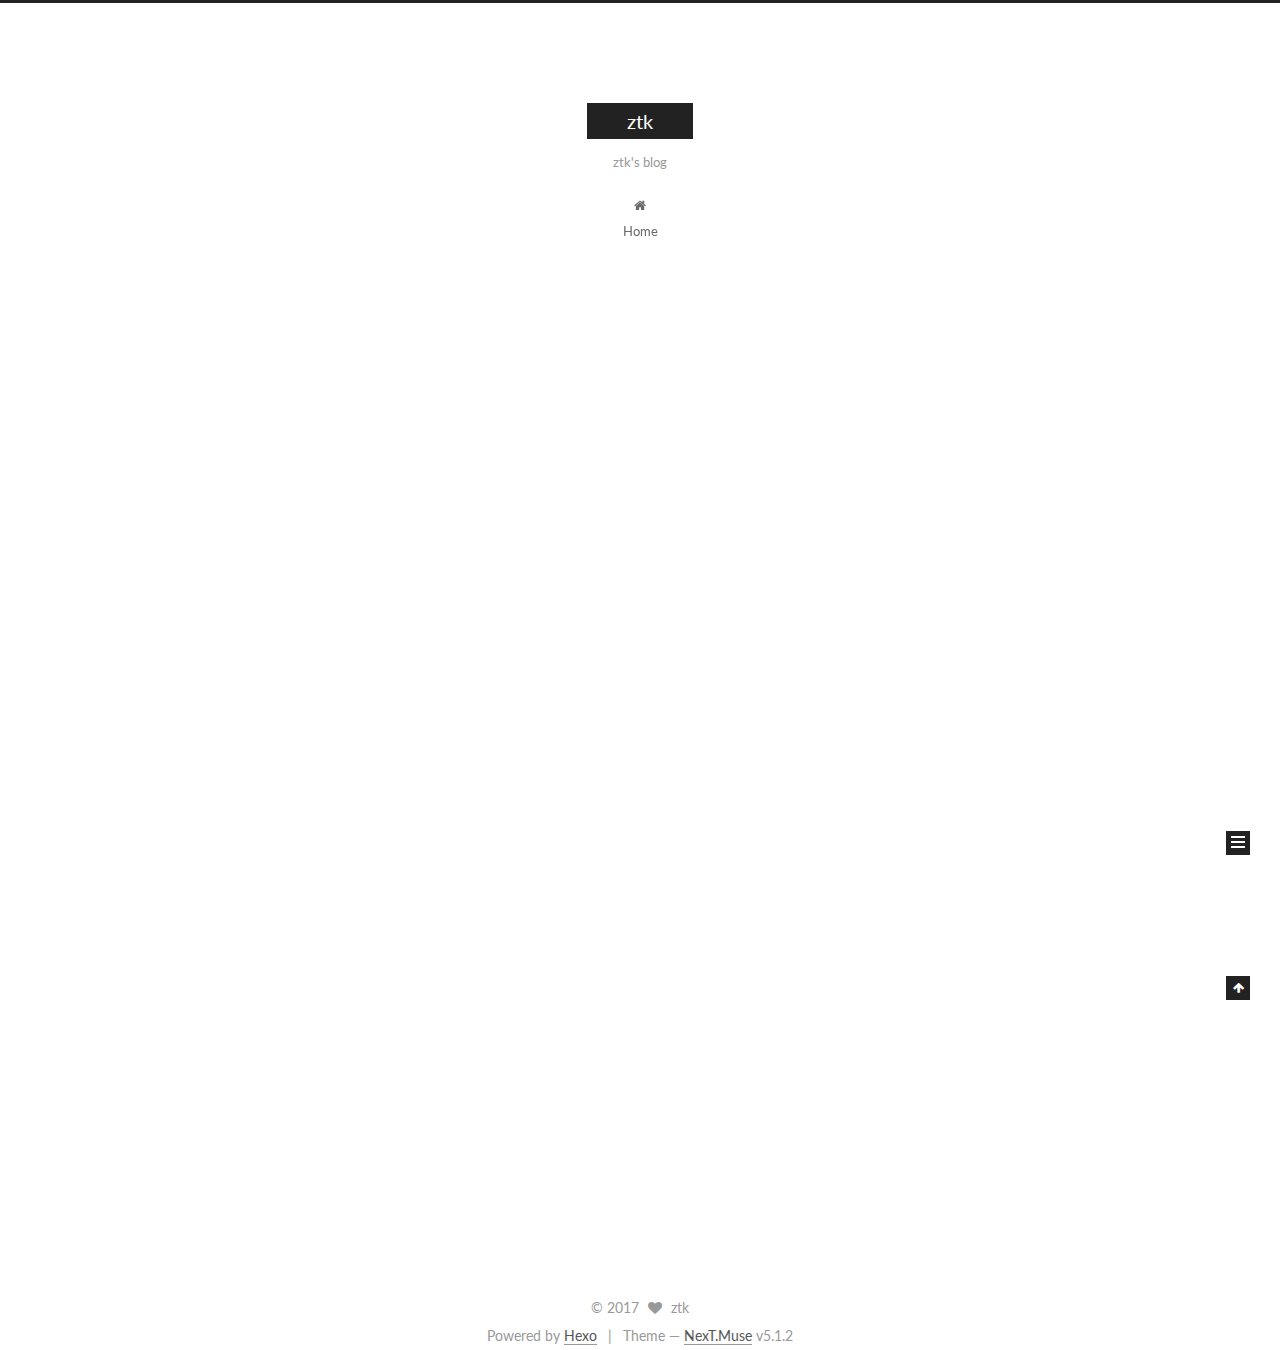
==== commit 9fa6e5d1: "Site updated: 2017-08-22 22:09:45" ====
--- a/index.html
+++ b/index.html
@@ -78,7 +78,7 @@
 <link href="/css/main.css?v=5.1.2" rel="stylesheet" type="text/css" />
 
 
-  <meta name="keywords" content="Hexo, NexT" />
+  <meta name="keywords" content="又是元气满满的一天" />
 
 
 
@@ -201,7 +201,7 @@
             
               <i class="menu-item-icon fa fa-fw fa-home"></i> <br />
             
-            Startseite
+            Home
           </a>
         </li>
       
@@ -267,7 +267,7 @@
                 <i class="fa fa-calendar-o"></i>
               </span>
               
-                <span class="post-meta-item-text">Veröffentlicht am</span>
+                <span class="post-meta-item-text">Posted on</span>
               
               <time title="Post created" itemprop="dateCreated datePublished" datetime="2017-08-21T00:46:57+08:00">
                 2017-08-21
@@ -400,7 +400,7 @@
             <div class="site-state-item site-state-posts">
               <a href="/">
                 <span class="site-state-item-count">1</span>
-                <span class="site-state-item-name">Artikel</span>
+                <span class="site-state-item-name">posts</span>
               </a>
             </div>
           
@@ -455,7 +455,7 @@
 </div>
 
 
-  <div class="powered-by">Erstellt mit  <a class="theme-link" href="https://hexo.io">Hexo</a></div>
+  <div class="powered-by">Powered by <a class="theme-link" href="https://hexo.io">Hexo</a></div>
 
   <span class="post-meta-divider">|</span>
 
--- a/css/main.css
+++ b/css/main.css
@@ -1808,7 +1808,7 @@
   width: 4px;
   height: 4px;
   border-radius: 50%;
-  background: #b6f5b0;
+  background: #e37416;
 }
 .links-of-blogroll {
   font-size: 13px;
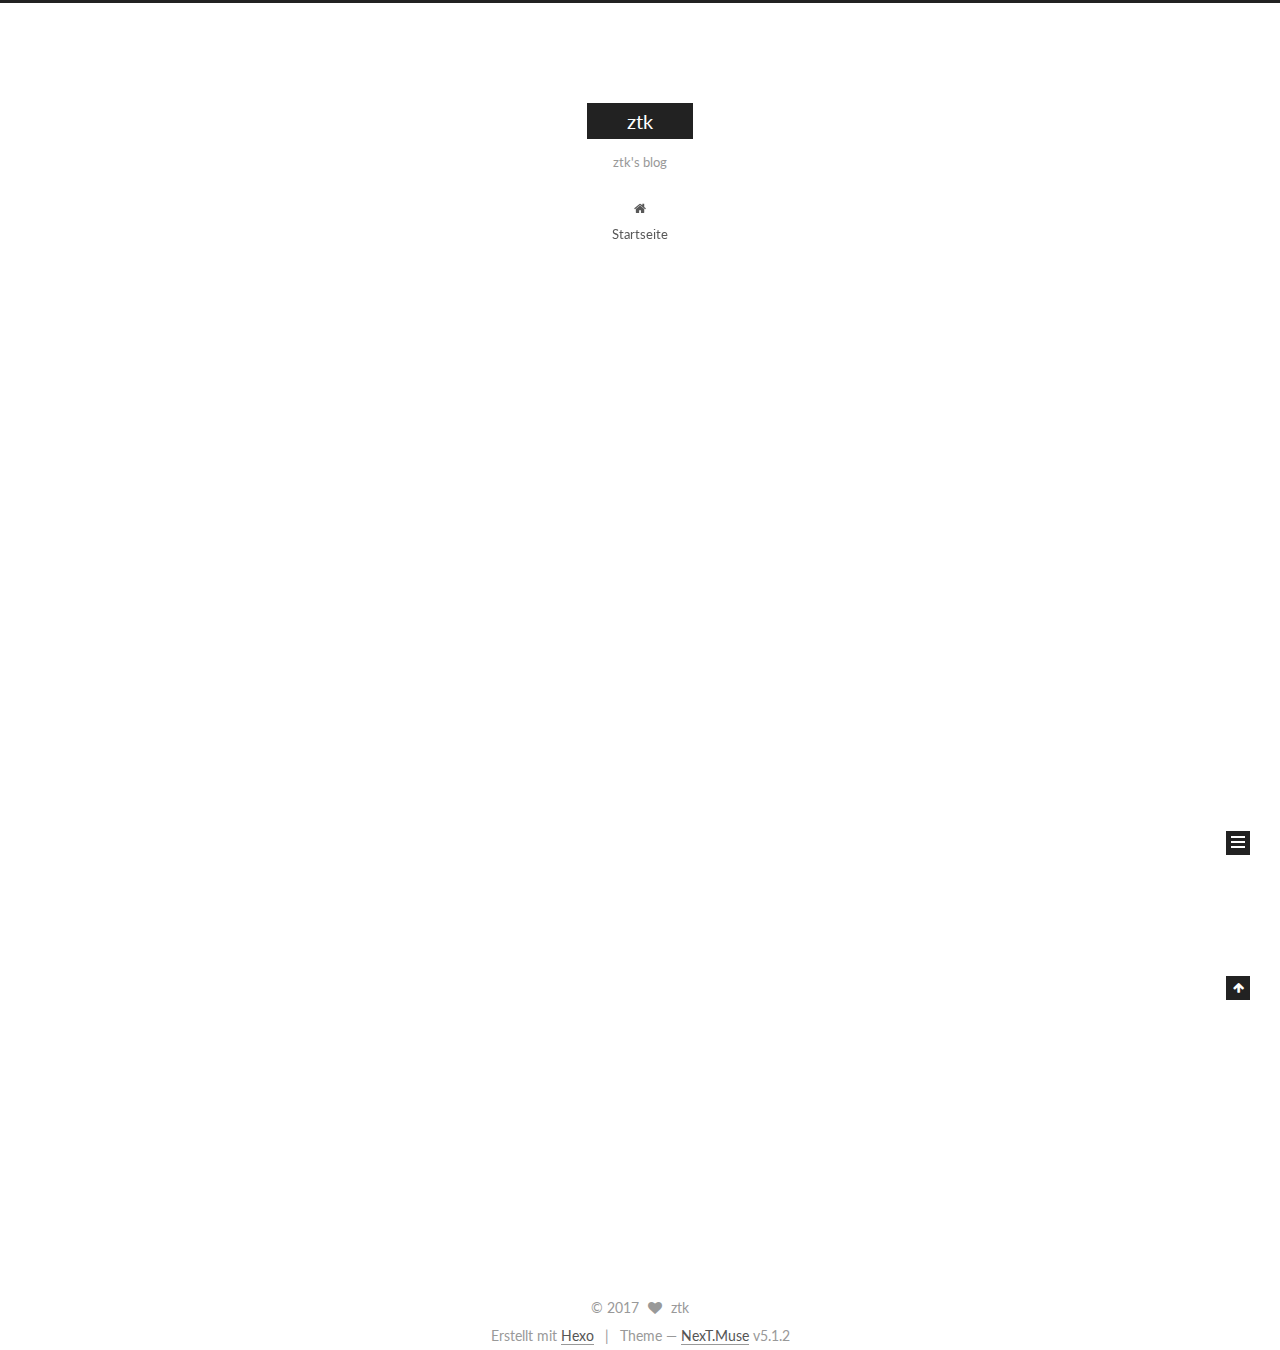
==== commit fca3b30b: "Site updated: 2017-08-22 22:12:00" ====
--- a/index.html
+++ b/index.html
@@ -201,7 +201,7 @@
             
               <i class="menu-item-icon fa fa-fw fa-home"></i> <br />
             
-            Home
+            Startseite
           </a>
         </li>
       
@@ -243,7 +243,7 @@
     <span hidden itemprop="author" itemscope itemtype="http://schema.org/Person">
       <meta itemprop="name" content="ztk">
       <meta itemprop="description" content="">
-      <meta itemprop="image" content="/images/avatar.gif">
+      <meta itemprop="image" content="/images/timg.jpeg">
     </span>
 
     <span hidden itemprop="publisher" itemscope itemtype="http://schema.org/Organization">
@@ -267,7 +267,7 @@
                 <i class="fa fa-calendar-o"></i>
               </span>
               
-                <span class="post-meta-item-text">Posted on</span>
+                <span class="post-meta-item-text">Veröffentlicht am</span>
               
               <time title="Post created" itemprop="dateCreated datePublished" datetime="2017-08-21T00:46:57+08:00">
                 2017-08-21
@@ -387,7 +387,7 @@
       <section class="site-overview sidebar-panel sidebar-panel-active">
         <div class="site-author motion-element" itemprop="author" itemscope itemtype="http://schema.org/Person">
           <img class="site-author-image" itemprop="image"
-               src="/images/avatar.gif"
+               src="/images/timg.jpeg"
                alt="ztk" />
           <p class="site-author-name" itemprop="name">ztk</p>
            
@@ -400,7 +400,7 @@
             <div class="site-state-item site-state-posts">
               <a href="/">
                 <span class="site-state-item-count">1</span>
-                <span class="site-state-item-name">posts</span>
+                <span class="site-state-item-name">Artikel</span>
               </a>
             </div>
           
@@ -455,7 +455,7 @@
 </div>
 
 
-  <div class="powered-by">Powered by <a class="theme-link" href="https://hexo.io">Hexo</a></div>
+  <div class="powered-by">Erstellt mit  <a class="theme-link" href="https://hexo.io">Hexo</a></div>
 
   <span class="post-meta-divider">|</span>
 
--- a/css/main.css
+++ b/css/main.css
@@ -1808,7 +1808,7 @@
   width: 4px;
   height: 4px;
   border-radius: 50%;
-  background: #e37416;
+  background: #6209c2;
 }
 .links-of-blogroll {
   font-size: 13px;
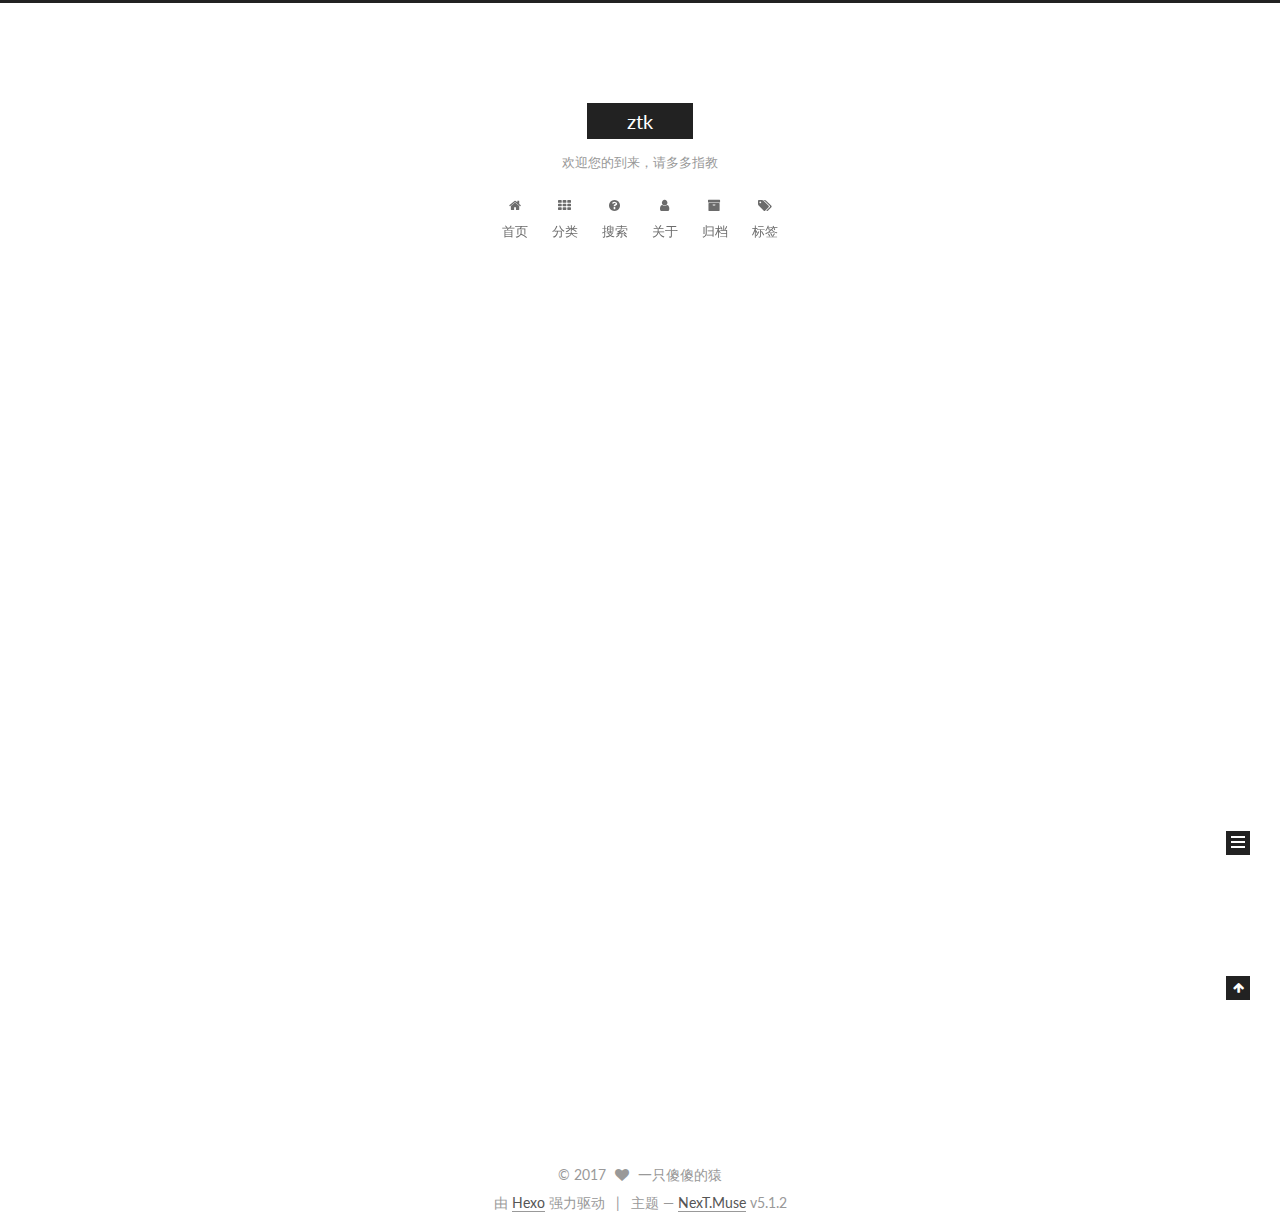
==== commit 33998402: "Site updated: 2017-08-24 00:30:25" ====
--- a/index.html
+++ b/index.html
@@ -5,7 +5,7 @@
   
 
 
-<html class="theme-next muse use-motion" lang="zh-CN">
+<html class="theme-next muse use-motion" lang="zh-Hans">
 <head>
   <meta charset="UTF-8"/>
 <meta http-equiv="X-UA-Compatible" content="IE=edge" />
@@ -94,16 +94,16 @@
 
 
 
-<meta name="description" content="I&apos;m a stupid">
+<meta name="description" content="爱生活，爱xl">
 <meta property="og:type" content="website">
 <meta property="og:title" content="ztk">
 <meta property="og:url" content="http://onlysyz.github.io/index.html">
 <meta property="og:site_name" content="ztk">
-<meta property="og:description" content="I&apos;m a stupid">
-<meta property="og:locale" content="zh-CN">
+<meta property="og:description" content="爱生活，爱xl">
+<meta property="og:locale" content="zh-Hans">
 <meta name="twitter:card" content="summary">
 <meta name="twitter:title" content="ztk">
-<meta name="twitter:description" content="I&apos;m a stupid">
+<meta name="twitter:description" content="爱生活，爱xl">
 
 
 
@@ -119,7 +119,7 @@
     motion: true,
     duoshuo: {
       userId: '0',
-      author: 'Author'
+      author: '博主'
     },
     algolia: {
       applicationID: '',
@@ -151,7 +151,7 @@
 
 </head>
 
-<body itemscope itemtype="http://schema.org/WebPage" lang="zh-CN">
+<body itemscope itemtype="http://schema.org/WebPage" lang="zh-Hans">
 
   
   
@@ -176,7 +176,7 @@
       </a>
     </div>
       
-        <p class="site-subtitle">ztk's blog</p>
+        <p class="site-subtitle">欢迎您的到来，请多多指教</p>
       
   </div>
 
@@ -197,11 +197,61 @@
       
         
         <li class="menu-item menu-item-home">
-          <a href="/" rel="section">
+          <a href="/首页" rel="section">
             
               <i class="menu-item-icon fa fa-fw fa-home"></i> <br />
             
-            Startseite
+            首页
+          </a>
+        </li>
+      
+        
+        <li class="menu-item menu-item-categories">
+          <a href="/分类" rel="section">
+            
+              <i class="menu-item-icon fa fa-fw fa-th"></i> <br />
+            
+            分类
+          </a>
+        </li>
+      
+        
+        <li class="menu-item menu-item-search">
+          <a href="/搜索" rel="section">
+            
+              <i class="menu-item-icon fa fa-fw fa-question-circle"></i> <br />
+            
+            搜索
+          </a>
+        </li>
+      
+        
+        <li class="menu-item menu-item-about">
+          <a href="/关于" rel="section">
+            
+              <i class="menu-item-icon fa fa-fw fa-user"></i> <br />
+            
+            关于
+          </a>
+        </li>
+      
+        
+        <li class="menu-item menu-item-archives">
+          <a href="/归档" rel="section">
+            
+              <i class="menu-item-icon fa fa-fw fa-archive"></i> <br />
+            
+            归档
+          </a>
+        </li>
+      
+        
+        <li class="menu-item menu-item-tags">
+          <a href="/标签" rel="section">
+            
+              <i class="menu-item-icon fa fa-fw fa-tags"></i> <br />
+            
+            标签
           </a>
         </li>
       
@@ -238,10 +288,10 @@
   
   
   <div class="post-block">
-    <link itemprop="mainEntityOfPage" href="http://onlysyz.github.io/2017/08/21/hello-world/">
+    <link itemprop="mainEntityOfPage" href="http://onlysyz.github.io/2016/11/18/sortyouhua/">
 
     <span hidden itemprop="author" itemscope itemtype="http://schema.org/Person">
-      <meta itemprop="name" content="ztk">
+      <meta itemprop="name" content="一只傻傻的猿">
       <meta itemprop="description" content="">
       <meta itemprop="image" content="/images/timg.jpeg">
     </span>
@@ -257,7 +307,7 @@
         
           <h1 class="post-title" itemprop="name headline">
                 
-                <a class="post-title-link" href="/2017/08/21/hello-world/" itemprop="url">Hello World</a></h1>
+                <a class="post-title-link" href="/2016/11/18/sortyouhua/" itemprop="url">基本排序算法的优化</a></h1>
         
 
         <div class="post-meta">
@@ -267,10 +317,10 @@
                 <i class="fa fa-calendar-o"></i>
               </span>
               
-                <span class="post-meta-item-text">Veröffentlicht am</span>
+                <span class="post-meta-item-text">发表于</span>
               
-              <time title="Post created" itemprop="dateCreated datePublished" datetime="2017-08-21T00:46:57+08:00">
-                2017-08-21
+              <time title="创建于" itemprop="dateCreated datePublished" datetime="2016-11-18T13:51:00+08:00">
+                2016-11-18
               </time>
             
 
@@ -309,17 +359,144 @@
       
         
           
-            <p>Welcome to <a href="https://hexo.io/" target="_blank" rel="external">Hexo</a>! This is your very first post. Check <a href="https://hexo.io/docs/" target="_blank" rel="external">documentation</a> for more info. If you get any problems when using Hexo, you can find the answer in <a href="https://hexo.io/docs/troubleshooting.html" target="_blank" rel="external">troubleshooting</a> or you can ask me on <a href="https://github.com/hexojs/hexo/issues" target="_blank" rel="external">GitHub</a>.</p>
-<h2 id="Quick-Start"><a href="#Quick-Start" class="headerlink" title="Quick Start"></a>Quick Start</h2><h3 id="Create-a-new-post"><a href="#Create-a-new-post" class="headerlink" title="Create a new post"></a>Create a new post</h3><figure class="highlight bash"><table><tr><td class="gutter"><pre><div class="line">1</div></pre></td><td class="code"><pre><div class="line">$ hexo new <span class="string">"My New Post"</span></div></pre></td></tr></table></figure>
-<p>More info: <a href="https://hexo.io/docs/writing.html" target="_blank" rel="external">Writing</a></p>
-<h3 id="Run-server"><a href="#Run-server" class="headerlink" title="Run server"></a>Run server</h3><figure class="highlight bash"><table><tr><td class="gutter"><pre><div class="line">1</div></pre></td><td class="code"><pre><div class="line">$ hexo server</div></pre></td></tr></table></figure>
-<p>More info: <a href="https://hexo.io/docs/server.html" target="_blank" rel="external">Server</a></p>
-<h3 id="Generate-static-files"><a href="#Generate-static-files" class="headerlink" title="Generate static files"></a>Generate static files</h3><figure class="highlight bash"><table><tr><td class="gutter"><pre><div class="line">1</div></pre></td><td class="code"><pre><div class="line">$ hexo generate</div></pre></td></tr></table></figure>
-<p>More info: <a href="https://hexo.io/docs/generating.html" target="_blank" rel="external">Generating</a></p>
-<h3 id="Deploy-to-remote-sites"><a href="#Deploy-to-remote-sites" class="headerlink" title="Deploy to remote sites"></a>Deploy to remote sites</h3><figure class="highlight bash"><table><tr><td class="gutter"><pre><div class="line">1</div></pre></td><td class="code"><pre><div class="line">$ hexo deploy</div></pre></td></tr></table></figure>
-<p>More info: <a href="https://hexo.io/docs/deployment.html" target="_blank" rel="external">Deployment</a></p>
-
-          
+          前几天面试的时候被问到了选择排序的优化方法，之前只知道三种快排，四种优化，没有研究过选择排序的优化。今天通过这篇博客总结一下，几种基本排序（冒泡排序，选择排序，插入排序）的优化方法。
+冒泡排序的优化下面这个是最常见的冒泡排序的写法：每次将最大的数冒泡到顶部，时间复杂度为O（n**2）
+1234567
+          ...
+          <!--noindex-->
+          <div class="post-button text-center">
+            <a class="btn" href="/2016/11/18/sortyouhua/#more" rel="contents">
+              阅读全文 &raquo;
+            </a>
+          </div>
+          <!--/noindex-->
+        
+      
+    </div>
+    
+    
+    
+
+    
+
+    
+
+    
+
+    <footer class="post-footer">
+      
+
+      
+
+      
+
+      
+      
+        <div class="post-eof"></div>
+      
+    </footer>
+  </div>
+  
+  
+  
+  </article>
+
+
+    
+      
+
+  
+
+  
+  
+  
+
+  <article class="post post-type-normal" itemscope itemtype="http://schema.org/Article">
+  
+  
+  
+  <div class="post-block">
+    <link itemprop="mainEntityOfPage" href="http://onlysyz.github.io/2016/11/12/大数据排序的几种方法/">
+
+    <span hidden itemprop="author" itemscope itemtype="http://schema.org/Person">
+      <meta itemprop="name" content="一只傻傻的猿">
+      <meta itemprop="description" content="">
+      <meta itemprop="image" content="/images/timg.jpeg">
+    </span>
+
+    <span hidden itemprop="publisher" itemscope itemtype="http://schema.org/Organization">
+      <meta itemprop="name" content="ztk">
+    </span>
+
+    
+      <header class="post-header">
+
+        
+        
+          <h1 class="post-title" itemprop="name headline">
+                
+                <a class="post-title-link" href="/2016/11/12/大数据排序的几种方法/" itemprop="url">大数据排序的几种方法</a></h1>
+        
+
+        <div class="post-meta">
+          <span class="post-time">
+            
+              <span class="post-meta-item-icon">
+                <i class="fa fa-calendar-o"></i>
+              </span>
+              
+                <span class="post-meta-item-text">发表于</span>
+              
+              <time title="创建于" itemprop="dateCreated datePublished" datetime="2016-11-12T10:50:00+08:00">
+                2016-11-12
+              </time>
+            
+
+            
+
+            
+          </span>
+
+          
+
+          
+            
+          
+
+          
+          
+
+          
+
+          
+
+          
+
+        </div>
+      </header>
+    
+
+    
+    
+    
+    <div class="post-body" itemprop="articleBody">
+
+      
+      
+
+      
+        
+          
+          在秋招的笔试中遇到过好几次大数据量排序的问题，今天又在编程珠玑上看到了类似的问题，通过以前的一些积累，写几点我对大数据排序的几种方法的一些见解。
+位图法位图法是我在编程珠玑上看到的一种比较新颖的方法，思路比较巧妙效率也很高。使用场景举例：对2G的数据量进行排序，这是基本要求。数据：1、每个数据不大于
+          ...
+          <!--noindex-->
+          <div class="post-button text-center">
+            <a class="btn" href="/2016/11/12/大数据排序的几种方法/#more" rel="contents">
+              阅读全文 &raquo;
+            </a>
+          </div>
+          <!--/noindex-->
         
       
     </div>
@@ -388,19 +565,19 @@
         <div class="site-author motion-element" itemprop="author" itemscope itemtype="http://schema.org/Person">
           <img class="site-author-image" itemprop="image"
                src="/images/timg.jpeg"
-               alt="ztk" />
-          <p class="site-author-name" itemprop="name">ztk</p>
+               alt="一只傻傻的猿" />
+          <p class="site-author-name" itemprop="name">一只傻傻的猿</p>
            
-              <p class="site-description motion-element" itemprop="description">I'm a stupid</p>
+              <p class="site-description motion-element" itemprop="description">爱生活，爱xl</p>
           
         </div>
         <nav class="site-state motion-element">
 
           
             <div class="site-state-item site-state-posts">
-              <a href="/">
-                <span class="site-state-item-count">1</span>
-                <span class="site-state-item-name">Artikel</span>
+              <a href="/归档">
+                <span class="site-state-item-count">2</span>
+                <span class="site-state-item-name">日志</span>
               </a>
             </div>
           
@@ -415,12 +592,43 @@
 
         <div class="links-of-author motion-element">
           
+            
+              <span class="links-of-author-item">
+                <a href="https://github.com/onlysyz" target="_blank" title="GitHub">
+                  
+                    <i class="fa fa-fw fa-github"></i>
+                  
+                    
+                      GitHub
+                    
+                </a>
+              </span>
+            
+          
         </div>
 
         
         
 
         
+        
+          <div class="links-of-blogroll motion-element links-of-blogroll-inline">
+            <div class="links-of-blogroll-title">
+              <i class="fa  fa-fw fa-globe"></i>
+              
+            </div>
+            <ul class="links-of-blogroll-list">
+              
+                <li class="links-of-blogroll-item">
+                  <a href="https://tech.meituan.com/" title="美团点评技术团队" target="_blank">美团点评技术团队</a>
+                </li>
+              
+                <li class="links-of-blogroll-item">
+                  <a href="https://yq.aliyun.com/" title="阿里云栖社区" target="_blank">阿里云栖社区</a>
+                </li>
+              
+            </ul>
+          </div>
         
 
         
@@ -449,17 +657,17 @@
   <span class="with-love">
     <i class="fa fa-heart"></i>
   </span>
-  <span class="author" itemprop="copyrightHolder">ztk</span>
+  <span class="author" itemprop="copyrightHolder">一只傻傻的猿</span>
 
   
 </div>
 
 
-  <div class="powered-by">Erstellt mit  <a class="theme-link" href="https://hexo.io">Hexo</a></div>
+  <div class="powered-by">由 <a class="theme-link" href="https://hexo.io">Hexo</a> 强力驱动</div>
 
   <span class="post-meta-divider">|</span>
 
-  <div class="theme-info">Theme &mdash; <a class="theme-link" href="https://github.com/iissnan/hexo-theme-next">NexT.Muse</a> v5.1.2</div>
+  <div class="theme-info">主题 &mdash; <a class="theme-link" href="https://github.com/iissnan/hexo-theme-next">NexT.Muse</a> v5.1.2</div>
 
 
         
@@ -551,6 +759,8 @@
 
   
 
+  
+
 
   <script type="text/javascript" src="/js/src/bootstrap.js?v=5.1.2"></script>
 
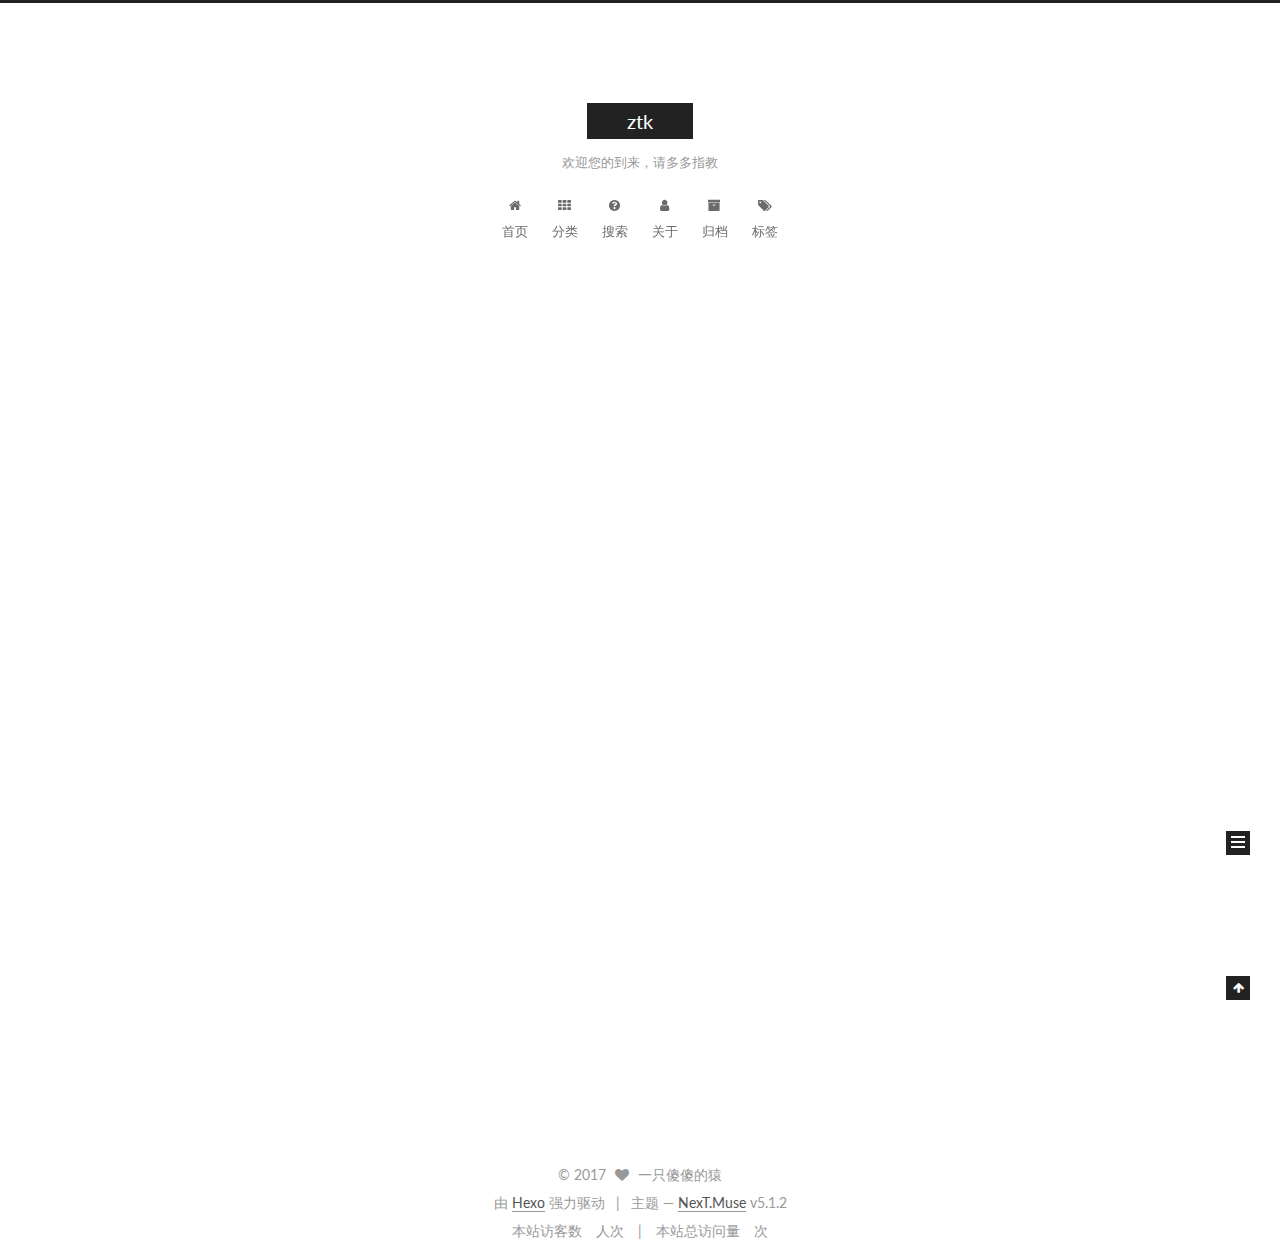
==== commit 1968af25: "Site updated: 2017-08-24 22:19:53" ====
--- a/index.html
+++ b/index.html
@@ -671,6 +671,26 @@
 
 
         
+<div class="busuanzi-count">
+  <script async src="https://dn-lbstatics.qbox.me/busuanzi/2.3/busuanzi.pure.mini.js"></script>
+
+  
+    <span class="site-uv">
+      本站访客数
+      <span class="busuanzi-value" id="busuanzi_value_site_uv"></span>
+      人次
+    </span>
+  
+
+  
+    <span class="site-pv">
+      本站总访问量
+      <span class="busuanzi-value" id="busuanzi_value_site_pv"></span>
+      次
+    </span>
+  
+</div>
+
 
 
 
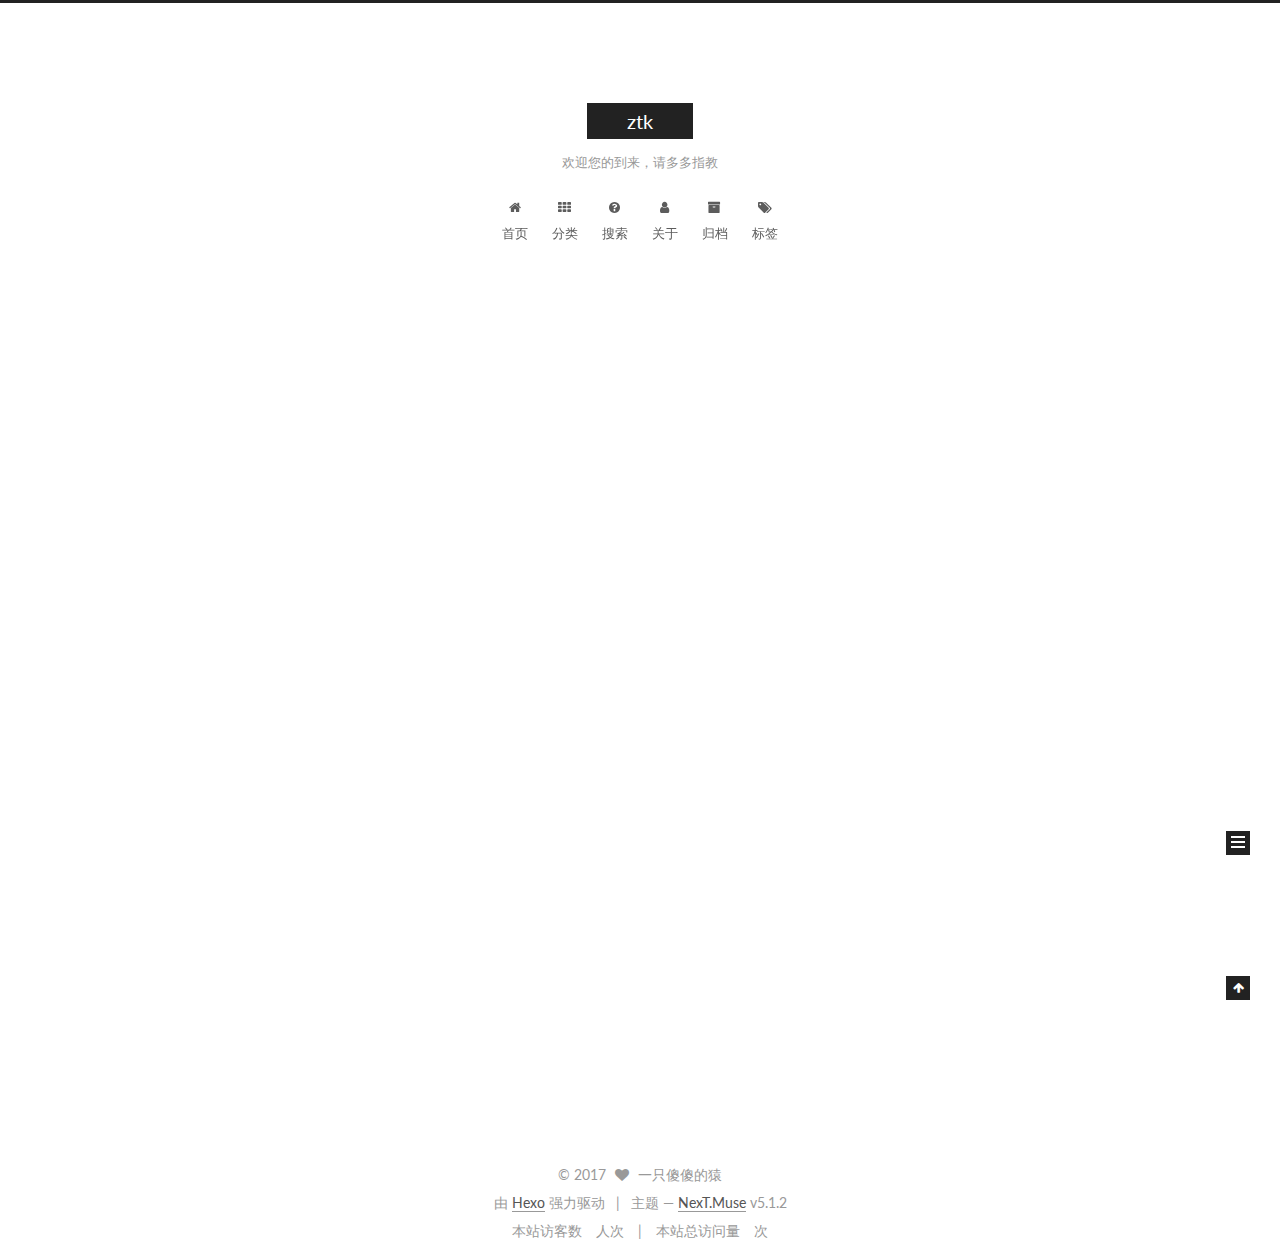
==== commit 1ee55a04: "Site updated: 2017-08-24 22:39:44" ====
--- a/index.html
+++ b/index.html
@@ -149,6 +149,89 @@
 
 
 
+  <!-- custom analytics part create by xiamo -->
+<script src="https://cdn1.lncld.net/static/js/av-core-mini-0.6.1.js"></script>
+<script>AV.initialize("", "");</script>
+<script>
+function showTime(Counter) {
+	var query = new AV.Query(Counter);
+	$(".leancloud_visitors").each(function() {
+		var url = $(this).attr("id").trim();
+		query.equalTo("url", url);
+		query.find({
+			success: function(results) {
+				if (results.length == 0) {
+					var content = '0 ' + $(document.getElementById(url)).text();
+					$(document.getElementById(url)).text(content);
+					return;
+				}
+				for (var i = 0; i < results.length; i++) {
+					var object = results[i];
+					var content = object.get('time') + ' ' + $(document.getElementById(url)).text();
+					$(document.getElementById(url)).text(content);
+				}
+			},
+			error: function(object, error) {
+				console.log("Error: " + error.code + " " + error.message);
+			}
+		});
+
+	});
+}
+
+function addCount(Counter) {
+	var Counter = AV.Object.extend("Counter");
+	url = $(".leancloud_visitors").attr('id').trim();
+	title = $(".leancloud_visitors").attr('data-flag-title').trim();
+	var query = new AV.Query(Counter);
+	query.equalTo("url", url);
+	query.find({
+		success: function(results) {
+			if (results.length > 0) {
+				var counter = results[0];
+				counter.fetchWhenSave(true);
+				counter.increment("time");
+				counter.save(null, {
+					success: function(counter) {
+						var content =  counter.get('time') + ' ' + $(document.getElementById(url)).text();
+						$(document.getElementById(url)).text(content);
+					},
+					error: function(counter, error) {
+						console.log('Failed to save Visitor num, with error message: ' + error.message);
+					}
+				});
+			} else {
+				var newcounter = new Counter();
+				newcounter.set("title", title);
+				newcounter.set("url", url);
+				newcounter.set("time", 1);
+				newcounter.save(null, {
+					success: function(newcounter) {
+					    console.log("newcounter.get('time')="+newcounter.get('time'));
+						var content = newcounter.get('time') + ' ' + $(document.getElementById(url)).text();
+						$(document.getElementById(url)).text(content);
+					},
+					error: function(newcounter, error) {
+						console.log('Failed to create');
+					}
+				});
+			}
+		},
+		error: function(error) {
+			console.log('Error:' + error.code + " " + error.message);
+		}
+	});
+}
+$(function() {
+	var Counter = AV.Object.extend("Counter");
+	if ($('.leancloud_visitors').length == 1) {
+		addCount(Counter);
+	} else if ($('.post-title-link').length > 1) {
+		showTime(Counter);
+	}
+}); 
+</script>
+
 </head>
 
 <body itemscope itemtype="http://schema.org/WebPage" lang="zh-Hans">
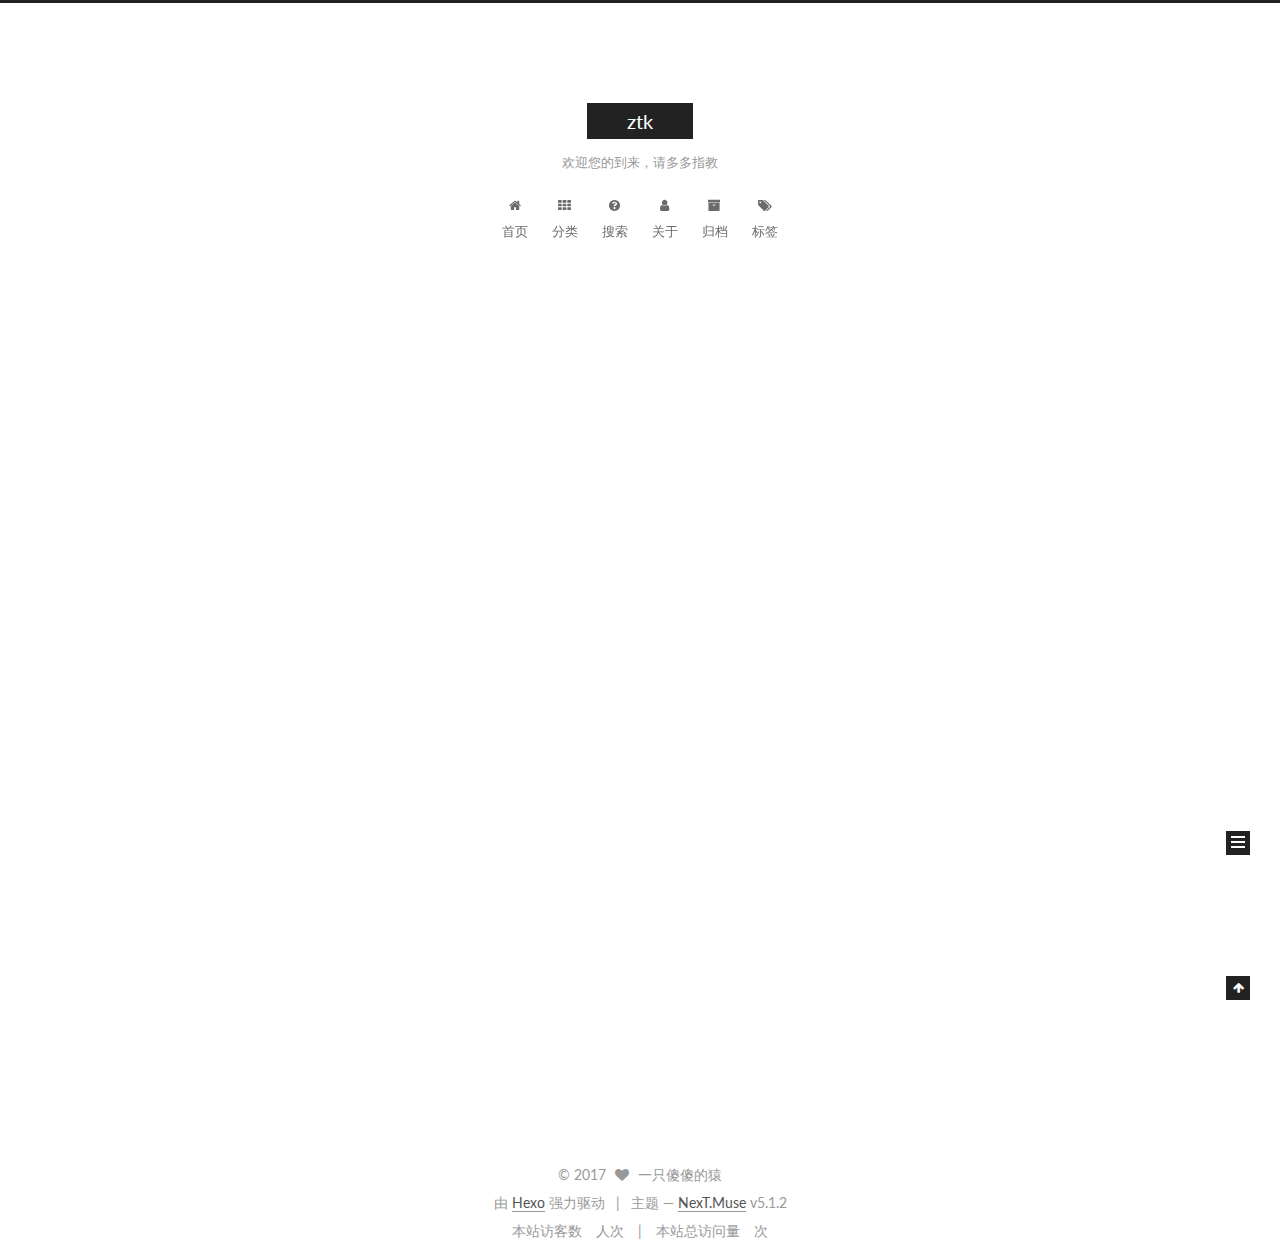
==== commit 1c7db1c6: "Update index.html" ====
--- a/index.html
+++ b/index.html
@@ -1,4 +1,4 @@
-<!DOCTYPE html>
+<!DOCTYPE html> 
 
 
 
